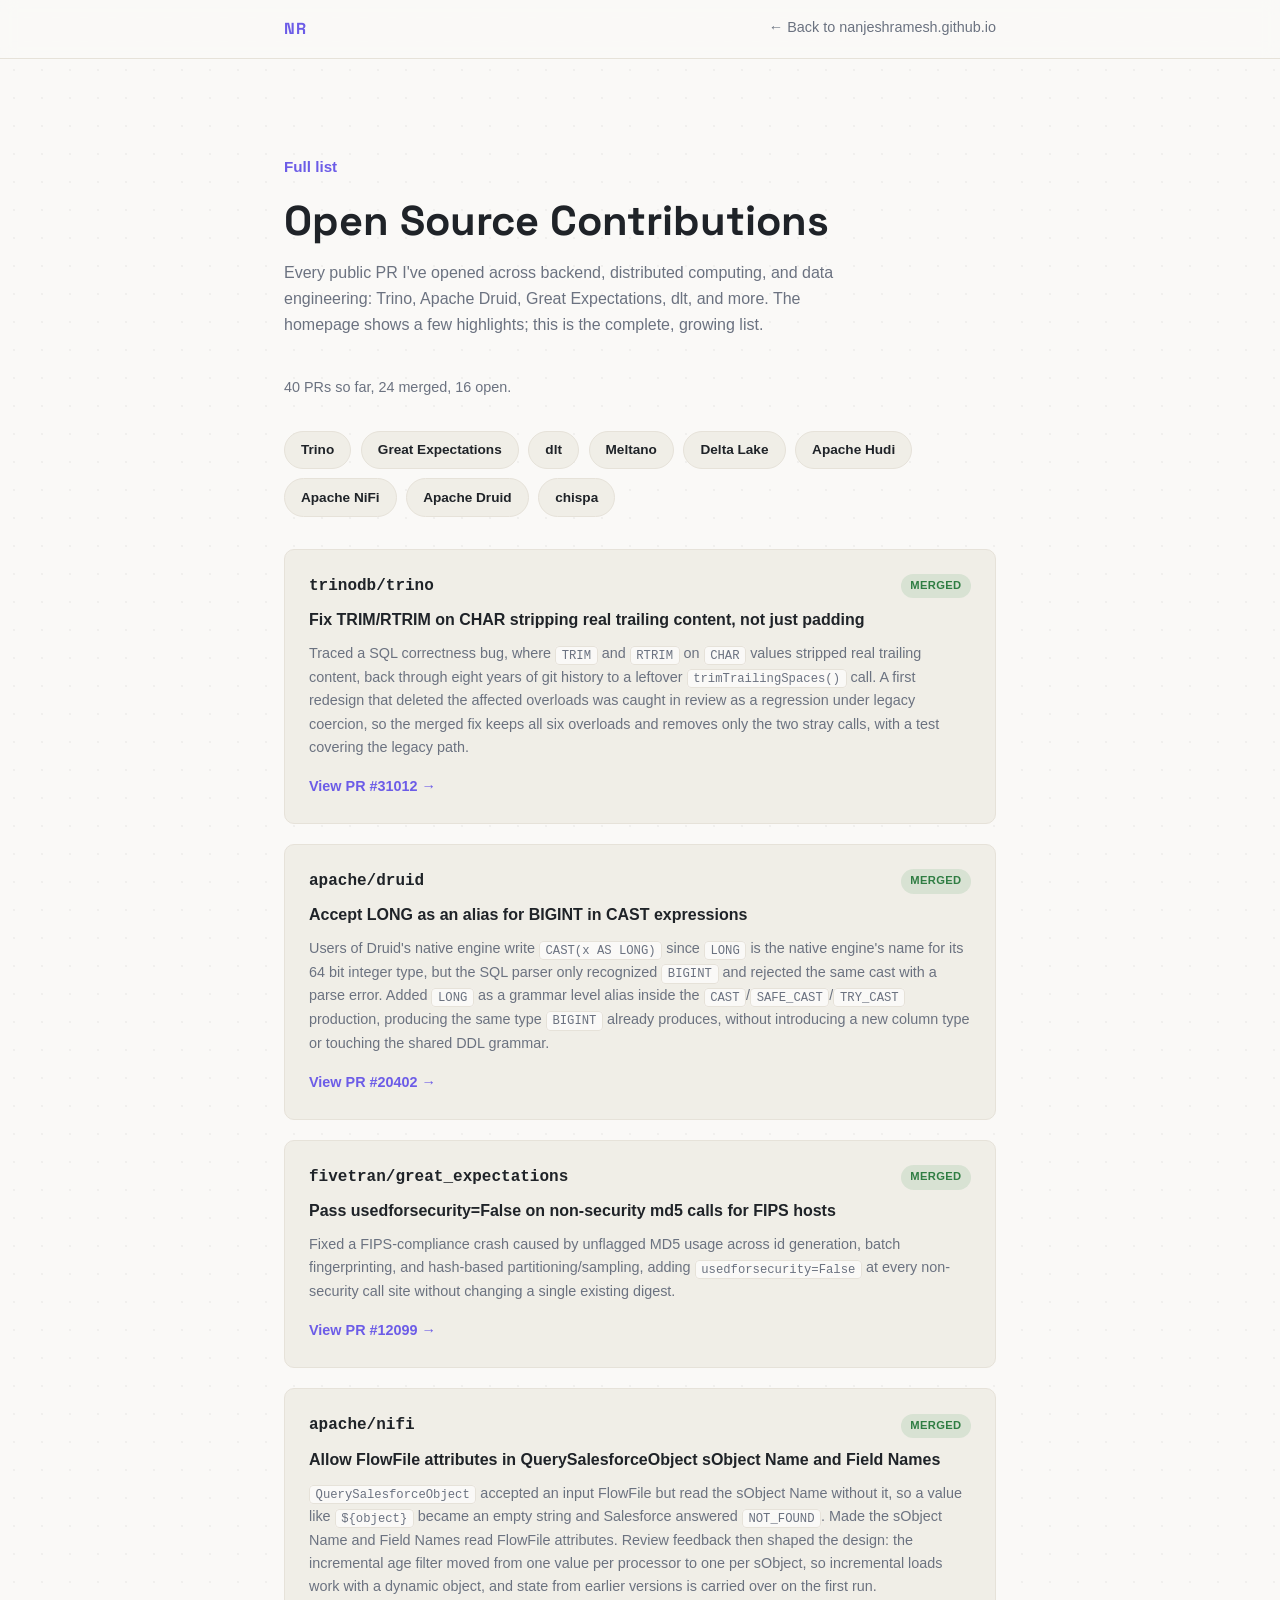
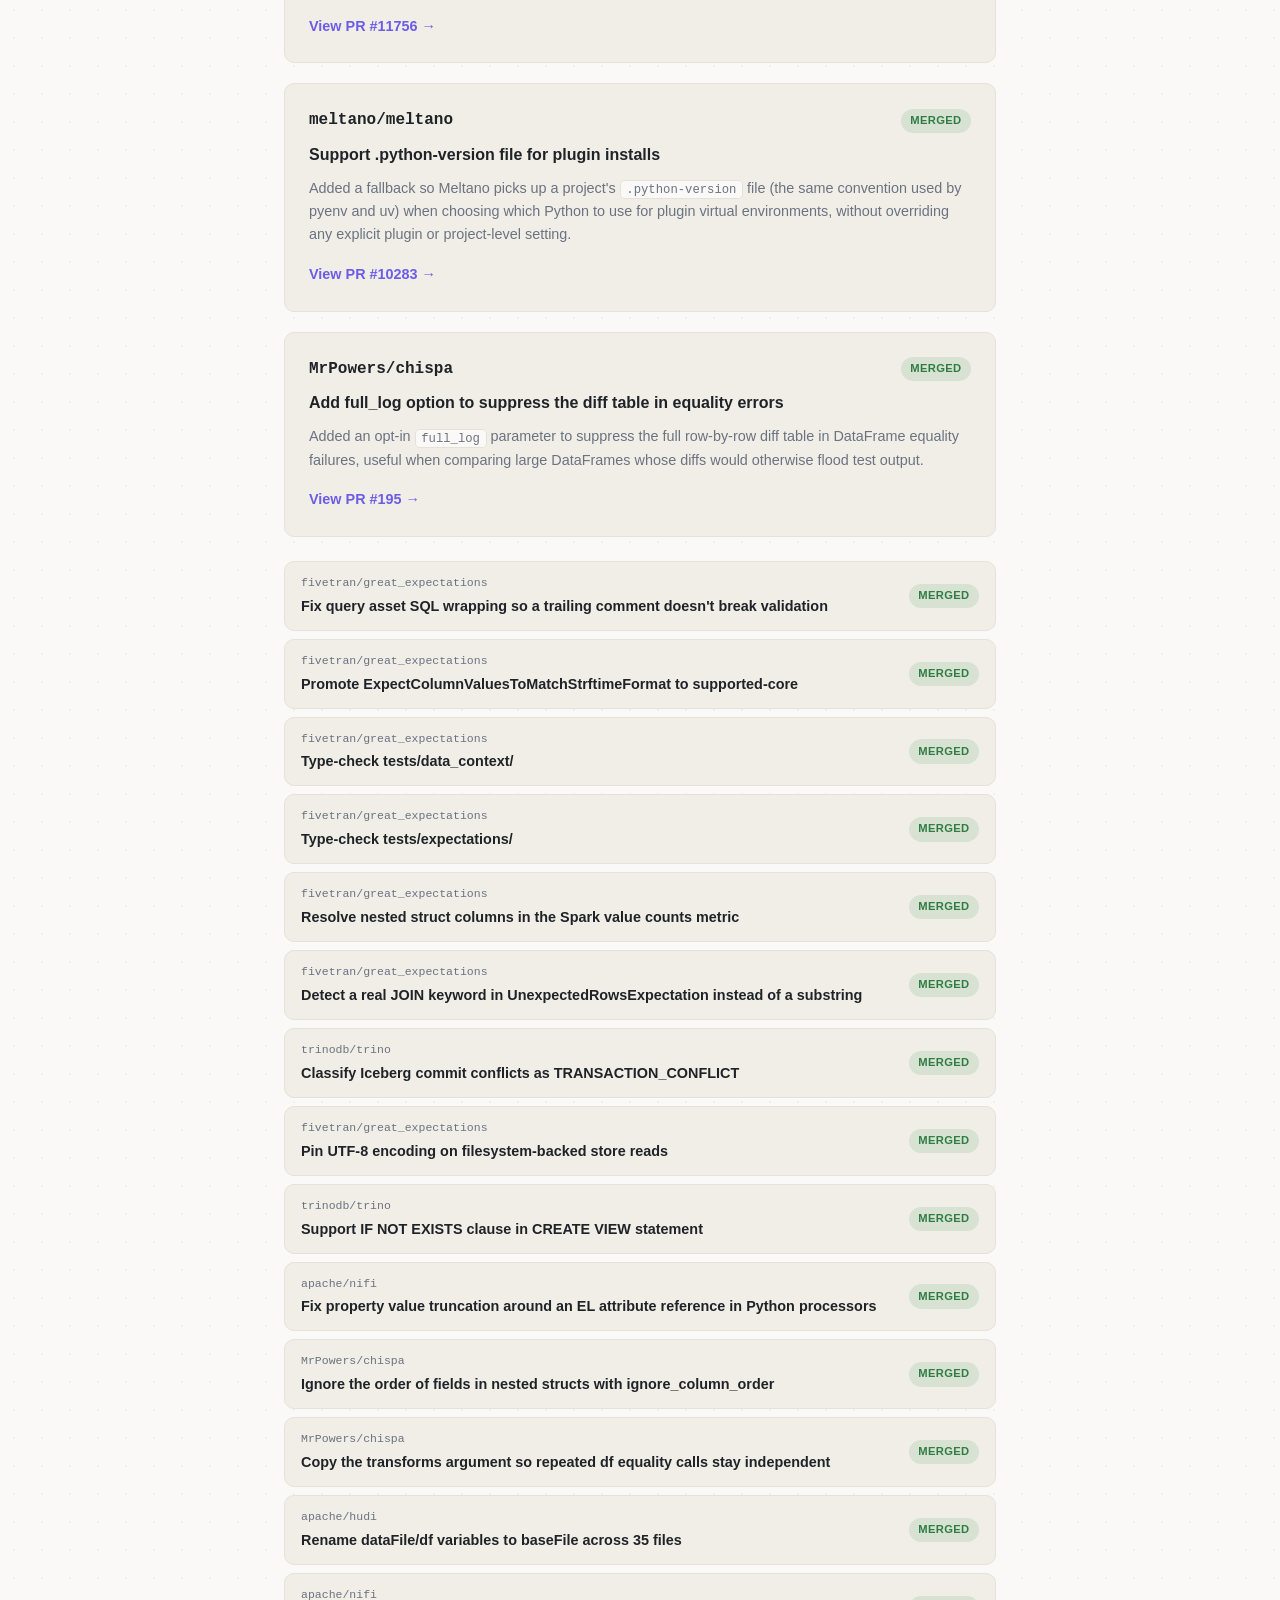
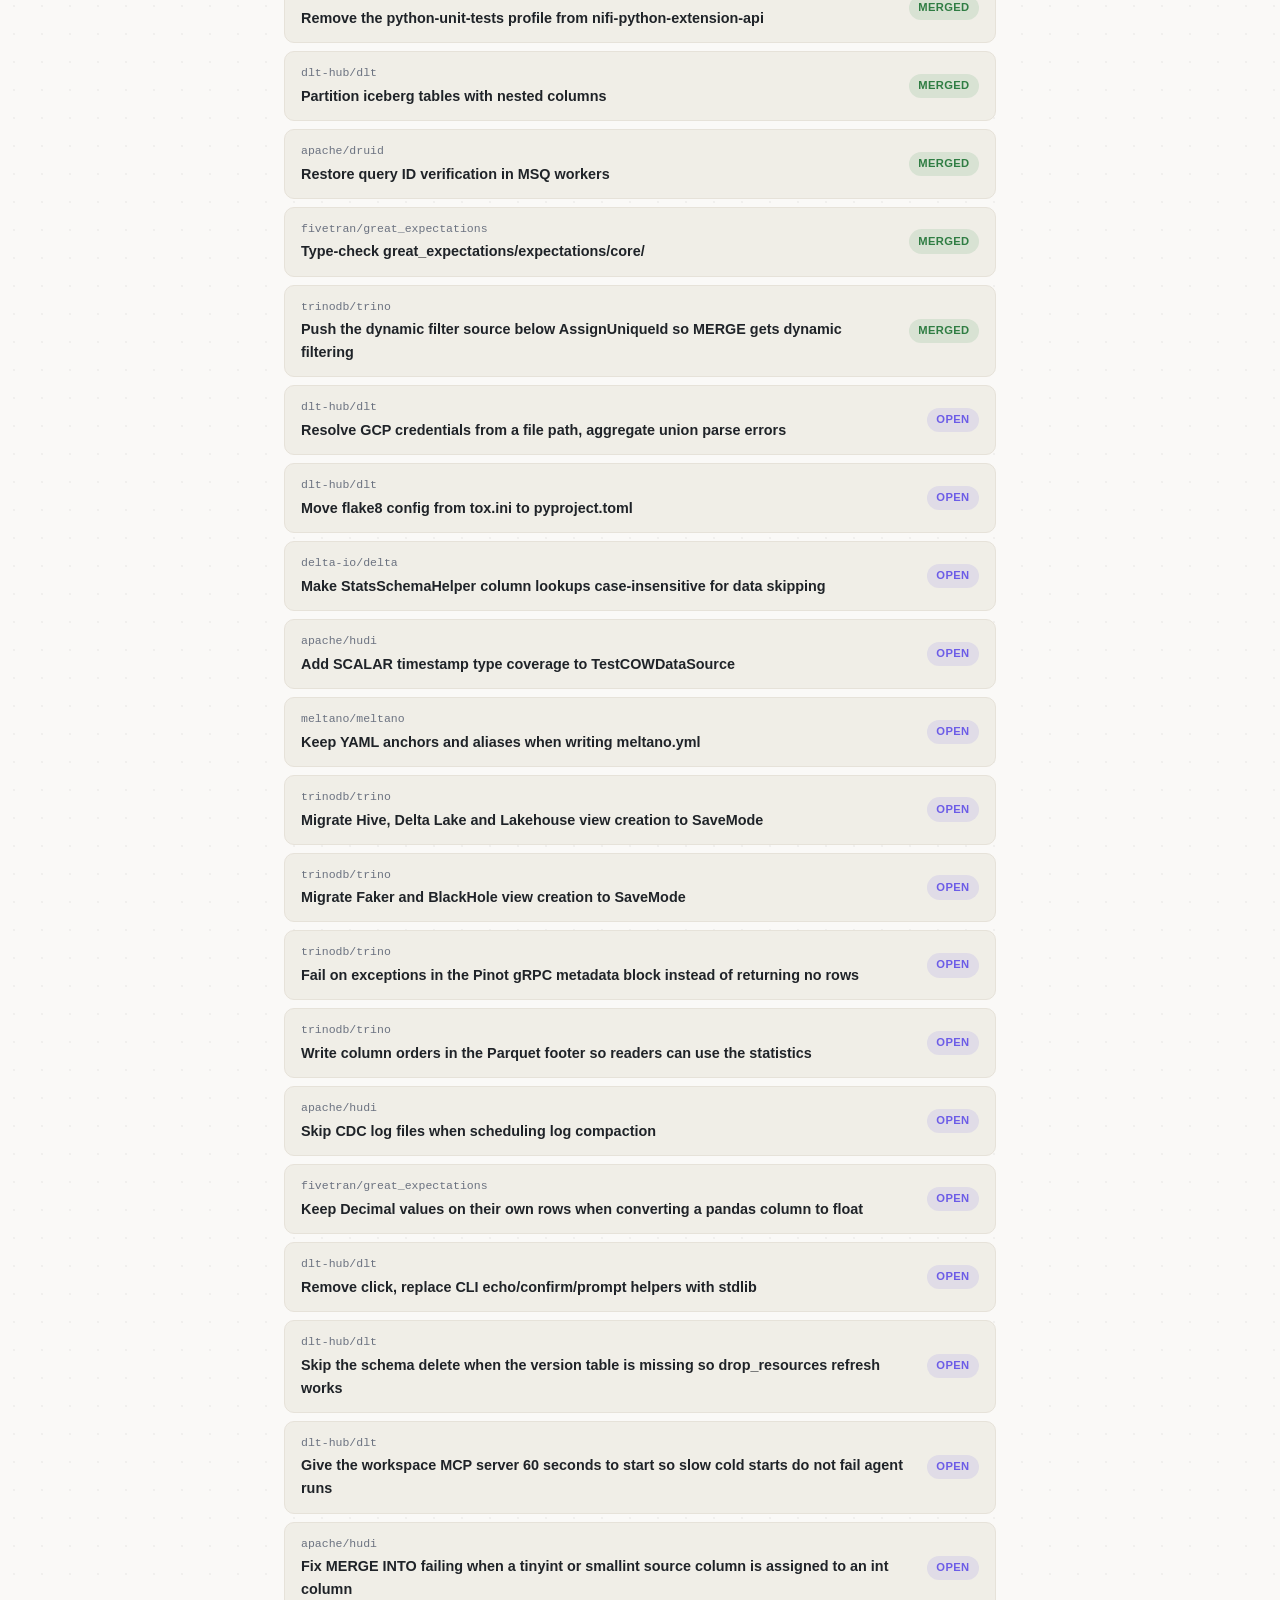
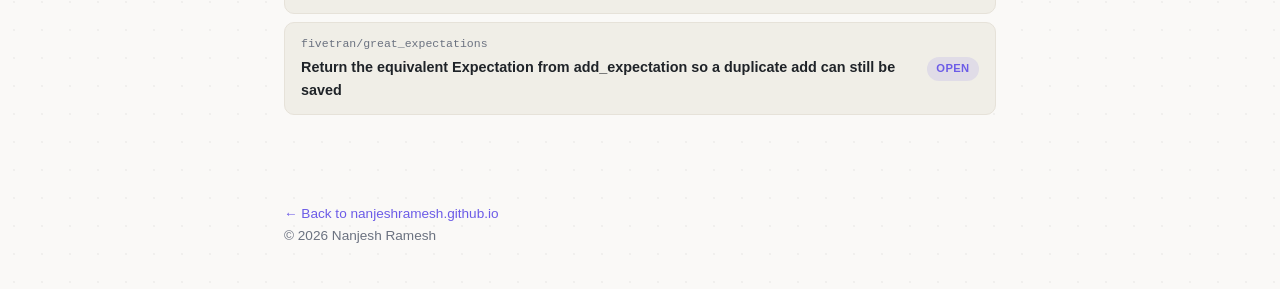
==== open-source/index.html @ 0dca2c9f "Remove the dropped langsmith PR (40 PRs, 24 merged, 16 open)" ====
<!DOCTYPE html>
<html lang="en">
<head>
  <meta charset="UTF-8">
  <meta name="viewport" content="width=device-width, initial-scale=1.0">
  <meta name="description" content="All of Nanjesh Ramesh's open source contributions across data engineering projects like Trino, Apache Druid, Great Expectations, dlt, and more.">
  <meta property="og:type" content="website">
  <meta property="og:title" content="Open Source Contributions | Nanjesh Ramesh">
  <meta property="og:description" content="All open source contributions across Trino, Apache Druid, Great Expectations, dlt, and more.">
  <meta property="og:image" content="https://nanjeshramesh.github.io/headshot.jpg">
  <meta property="og:url" content="https://nanjeshramesh.github.io/open-source/">
  <meta name="twitter:card" content="summary">
  <meta name="twitter:title" content="Open Source Contributions | Nanjesh Ramesh">
  <meta name="twitter:description" content="All open source contributions across Trino, Apache Druid, Great Expectations, dlt, and more.">
  <meta name="twitter:image" content="https://nanjeshramesh.github.io/headshot.jpg">
  <title>Open Source Contributions | Nanjesh Ramesh</title>
  <link rel="icon" href="../favicon.ico" sizes="any">
  <link rel="icon" type="image/png" sizes="32x32" href="../favicon-32.png">
  <link rel="apple-touch-icon" href="../apple-touch-icon.png">
  <link rel="preconnect" href="https://fonts.googleapis.com">
  <link rel="preconnect" href="https://fonts.gstatic.com" crossorigin>
  <link href="https://fonts.googleapis.com/css2?family=Space+Grotesk:wght@500;600;700&display=swap" rel="stylesheet">
  <link rel="stylesheet" href="../style.css?v=7">
</head>
<body>
  <header class="nav">
    <div class="nav-inner">
      <a href="../" class="logo">NR</a>
      <nav class="nav-links">
        <a href="../">← Back to nanjeshramesh.github.io</a>
      </nav>
    </div>
  </header>

  <main>
    <section class="hero" style="padding-bottom: 1.5rem;">
      <p class="eyebrow">Full list</p>
      <h1 style="font-size: clamp(1.8rem, 4vw, 2.6rem);">Open Source Contributions</h1>
      <p class="hero-support">
        Every public PR I've opened across backend, distributed computing, and data
        engineering: Trino, Apache Druid, Great Expectations, dlt, and more. The homepage
        shows a few highlights; this is the complete, growing list.
      </p>
    </section>

    <section id="opensource" class="section" style="border-top: none; padding-top: 0;">
      <p class="section-subtitle" style="margin-top: 0;">40 PRs so far, 24 merged, 16 open.</p>
      <ul class="oss-communities">
        <li><a href="https://github.com/trinodb/trino" target="_blank" rel="noopener">Trino</a></li>
        <li><a href="https://github.com/fivetran/great_expectations" target="_blank" rel="noopener">Great Expectations</a></li>
        <li><a href="https://github.com/dlt-hub/dlt" target="_blank" rel="noopener">dlt</a></li>
        <li><a href="https://github.com/meltano/meltano" target="_blank" rel="noopener">Meltano</a></li>
        <li><a href="https://github.com/delta-io/delta" target="_blank" rel="noopener">Delta Lake</a></li>
        <li><a href="https://github.com/apache/hudi" target="_blank" rel="noopener">Apache Hudi</a></li>
        <li><a href="https://github.com/apache/nifi" target="_blank" rel="noopener">Apache NiFi</a></li>
        <li><a href="https://github.com/apache/druid" target="_blank" rel="noopener">Apache Druid</a></li>
        <li><a href="https://github.com/MrPowers/chispa" target="_blank" rel="noopener">chispa</a></li>
      </ul>

      <div class="oss-card reveal">
        <div class="oss-header">
          <h3 class="oss-title">trinodb/trino</h3>
          <span class="oss-status oss-status--merged">Merged</span>
        </div>
        <p class="oss-pr-title">Fix TRIM/RTRIM on CHAR stripping real trailing content, not just padding</p>
        <p class="oss-desc">
          Traced a SQL correctness bug, where <code>TRIM</code> and <code>RTRIM</code> on
          <code>CHAR</code> values stripped real trailing content, back through eight years of
          git history to a leftover <code>trimTrailingSpaces()</code> call. A first redesign that
          deleted the affected overloads was caught in review as a regression under legacy
          coercion, so the merged fix keeps all six overloads and removes only the two stray
          calls, with a test covering the legacy path.
        </p>
        <a href="https://github.com/trinodb/trino/pull/31012" target="_blank" rel="noopener" class="oss-link">View PR #31012 →</a>
      </div>

      <div class="oss-card reveal">
        <div class="oss-header">
          <h3 class="oss-title">apache/druid</h3>
          <span class="oss-status oss-status--merged">Merged</span>
        </div>
        <p class="oss-pr-title">Accept LONG as an alias for BIGINT in CAST expressions</p>
        <p class="oss-desc">
          Users of Druid's native engine write <code>CAST(x AS LONG)</code> since
          <code>LONG</code> is the native engine's name for its 64 bit integer type, but the SQL
          parser only recognized <code>BIGINT</code> and rejected the same cast with a parse
          error. Added <code>LONG</code> as a grammar level alias inside the
          <code>CAST</code>/<code>SAFE_CAST</code>/<code>TRY_CAST</code> production, producing
          the same type <code>BIGINT</code> already produces, without introducing a new column
          type or touching the shared DDL grammar.
        </p>
        <a href="https://github.com/apache/druid/pull/20402" target="_blank" rel="noopener" class="oss-link">View PR #20402 →</a>
      </div>

      <div class="oss-card reveal">
        <div class="oss-header">
          <h3 class="oss-title">fivetran/great_expectations</h3>
          <span class="oss-status oss-status--merged">Merged</span>
        </div>
        <p class="oss-pr-title">Pass usedforsecurity=False on non-security md5 calls for FIPS hosts</p>
        <p class="oss-desc">
          Fixed a FIPS-compliance crash caused by unflagged MD5 usage across id generation,
          batch fingerprinting, and hash-based partitioning/sampling, adding
          <code>usedforsecurity=False</code> at every non-security call site without changing a
          single existing digest.
        </p>
        <a href="https://github.com/fivetran/great_expectations/pull/12099" target="_blank" rel="noopener" class="oss-link">View PR #12099 →</a>
      </div>

      <div class="oss-card reveal">
        <div class="oss-header">
          <h3 class="oss-title">apache/nifi</h3>
          <span class="oss-status oss-status--merged">Merged</span>
        </div>
        <p class="oss-pr-title">Allow FlowFile attributes in QuerySalesforceObject sObject Name and Field Names</p>
        <p class="oss-desc">
          <code>QuerySalesforceObject</code> accepted an input FlowFile but read the sObject Name
          without it, so a value like <code>${object}</code> became an empty string and Salesforce
          answered <code>NOT_FOUND</code>. Made the sObject Name and Field Names read FlowFile
          attributes. Review feedback then shaped the design: the incremental age filter moved from
          one value per processor to one per sObject, so incremental loads work with a dynamic
          object, and state from earlier versions is carried over on the first run.
        </p>
        <a href="https://github.com/apache/nifi/pull/11756" target="_blank" rel="noopener" class="oss-link">View PR #11756 →</a>
      </div>

      <div class="oss-card reveal">
        <div class="oss-header">
          <h3 class="oss-title">meltano/meltano</h3>
          <span class="oss-status oss-status--merged">Merged</span>
        </div>
        <p class="oss-pr-title">Support .python-version file for plugin installs</p>
        <p class="oss-desc">
          Added a fallback so Meltano picks up a project's <code>.python-version</code> file
          (the same convention used by pyenv and uv) when choosing which Python to use for
          plugin virtual environments, without overriding any explicit plugin or project-level
          setting.
        </p>
        <a href="https://github.com/meltano/meltano/pull/10283" target="_blank" rel="noopener" class="oss-link">View PR #10283 →</a>
      </div>

      <div class="oss-card reveal">
        <div class="oss-header">
          <h3 class="oss-title">MrPowers/chispa</h3>
          <span class="oss-status oss-status--merged">Merged</span>
        </div>
        <p class="oss-pr-title">Add full_log option to suppress the diff table in equality errors</p>
        <p class="oss-desc">
          Added an opt-in <code>full_log</code> parameter to suppress the full row-by-row diff
          table in DataFrame equality failures, useful when comparing large DataFrames whose diffs
          would otherwise flood test output.
        </p>
        <a href="https://github.com/MrPowers/chispa/pull/195" target="_blank" rel="noopener" class="oss-link">View PR #195 →</a>
      </div>

      <div class="oss-compact-list">
        <a class="oss-row reveal" href="https://github.com/fivetran/great_expectations/pull/12124" target="_blank" rel="noopener">
          <span class="oss-row-main">
            <span class="oss-row-repo">fivetran/great_expectations</span>
            <span class="oss-row-title">Fix query asset SQL wrapping so a trailing comment doesn't break validation</span>
          </span>
          <span class="oss-status oss-status--merged">Merged</span>
        </a>
        <a class="oss-row reveal" href="https://github.com/fivetran/great_expectations/pull/12009" target="_blank" rel="noopener">
          <span class="oss-row-main">
            <span class="oss-row-repo">fivetran/great_expectations</span>
            <span class="oss-row-title">Promote ExpectColumnValuesToMatchStrftimeFormat to supported-core</span>
          </span>
          <span class="oss-status oss-status--merged">Merged</span>
        </a>
        <a class="oss-row reveal" href="https://github.com/fivetran/great_expectations/pull/12171" target="_blank" rel="noopener">
          <span class="oss-row-main">
            <span class="oss-row-repo">fivetran/great_expectations</span>
            <span class="oss-row-title">Type-check tests/data_context/</span>
          </span>
          <span class="oss-status oss-status--merged">Merged</span>
        </a>
        <a class="oss-row reveal" href="https://github.com/fivetran/great_expectations/pull/12185" target="_blank" rel="noopener">
          <span class="oss-row-main">
            <span class="oss-row-repo">fivetran/great_expectations</span>
            <span class="oss-row-title">Type-check tests/expectations/</span>
          </span>
          <span class="oss-status oss-status--merged">Merged</span>
        </a>
        <a class="oss-row reveal" href="https://github.com/fivetran/great_expectations/pull/12231" target="_blank" rel="noopener">
          <span class="oss-row-main">
            <span class="oss-row-repo">fivetran/great_expectations</span>
            <span class="oss-row-title">Resolve nested struct columns in the Spark value counts metric</span>
          </span>
          <span class="oss-status oss-status--merged">Merged</span>
        </a>
        <a class="oss-row reveal" href="https://github.com/fivetran/great_expectations/pull/12249" target="_blank" rel="noopener">
          <span class="oss-row-main">
            <span class="oss-row-repo">fivetran/great_expectations</span>
            <span class="oss-row-title">Detect a real JOIN keyword in UnexpectedRowsExpectation instead of a substring</span>
          </span>
          <span class="oss-status oss-status--merged">Merged</span>
        </a>
        <a class="oss-row reveal" href="https://github.com/trinodb/trino/pull/30925" target="_blank" rel="noopener">
          <span class="oss-row-main">
            <span class="oss-row-repo">trinodb/trino</span>
            <span class="oss-row-title">Classify Iceberg commit conflicts as TRANSACTION_CONFLICT</span>
          </span>
          <span class="oss-status oss-status--merged">Merged</span>
        </a>
        <a class="oss-row reveal" href="https://github.com/fivetran/great_expectations/pull/12125" target="_blank" rel="noopener">
          <span class="oss-row-main">
            <span class="oss-row-repo">fivetran/great_expectations</span>
            <span class="oss-row-title">Pin UTF-8 encoding on filesystem-backed store reads</span>
          </span>
          <span class="oss-status oss-status--merged">Merged</span>
        </a>
        <a class="oss-row reveal" href="https://github.com/trinodb/trino/pull/31011" target="_blank" rel="noopener">
          <span class="oss-row-main">
            <span class="oss-row-repo">trinodb/trino</span>
            <span class="oss-row-title">Support IF NOT EXISTS clause in CREATE VIEW statement</span>
          </span>
          <span class="oss-status oss-status--merged">Merged</span>
        </a>
        <a class="oss-row reveal" href="https://github.com/apache/nifi/pull/11735" target="_blank" rel="noopener">
          <span class="oss-row-main">
            <span class="oss-row-repo">apache/nifi</span>
            <span class="oss-row-title">Fix property value truncation around an EL attribute reference in Python processors</span>
          </span>
          <span class="oss-status oss-status--merged">Merged</span>
        </a>
        <a class="oss-row reveal" href="https://github.com/MrPowers/chispa/pull/200" target="_blank" rel="noopener">
          <span class="oss-row-main">
            <span class="oss-row-repo">MrPowers/chispa</span>
            <span class="oss-row-title">Ignore the order of fields in nested structs with ignore_column_order</span>
          </span>
          <span class="oss-status oss-status--merged">Merged</span>
        </a>
        <a class="oss-row reveal" href="https://github.com/MrPowers/chispa/pull/199" target="_blank" rel="noopener">
          <span class="oss-row-main">
            <span class="oss-row-repo">MrPowers/chispa</span>
            <span class="oss-row-title">Copy the transforms argument so repeated df equality calls stay independent</span>
          </span>
          <span class="oss-status oss-status--merged">Merged</span>
        </a>
        <a class="oss-row reveal" href="https://github.com/apache/hudi/pull/19944" target="_blank" rel="noopener">
          <span class="oss-row-main">
            <span class="oss-row-repo">apache/hudi</span>
            <span class="oss-row-title">Rename dataFile/df variables to baseFile across 35 files</span>
          </span>
          <span class="oss-status oss-status--merged">Merged</span>
        </a>
        <a class="oss-row reveal" href="https://github.com/apache/nifi/pull/11801" target="_blank" rel="noopener">
          <span class="oss-row-main">
            <span class="oss-row-repo">apache/nifi</span>
            <span class="oss-row-title">Remove the python-unit-tests profile from nifi-python-extension-api</span>
          </span>
          <span class="oss-status oss-status--merged">Merged</span>
        </a>
        <a class="oss-row reveal" href="https://github.com/dlt-hub/dlt/pull/4558" target="_blank" rel="noopener">
          <span class="oss-row-main">
            <span class="oss-row-repo">dlt-hub/dlt</span>
            <span class="oss-row-title">Partition iceberg tables with nested columns</span>
          </span>
          <span class="oss-status oss-status--merged">Merged</span>
        </a>
        <a class="oss-row reveal" href="https://github.com/apache/druid/pull/20530" target="_blank" rel="noopener">
          <span class="oss-row-main">
            <span class="oss-row-repo">apache/druid</span>
            <span class="oss-row-title">Restore query ID verification in MSQ workers</span>
          </span>
          <span class="oss-status oss-status--merged">Merged</span>
        </a>
        <a class="oss-row reveal" href="https://github.com/fivetran/great_expectations/pull/12287" target="_blank" rel="noopener">
          <span class="oss-row-main">
            <span class="oss-row-repo">fivetran/great_expectations</span>
            <span class="oss-row-title">Type-check great_expectations/expectations/core/</span>
          </span>
          <span class="oss-status oss-status--merged">Merged</span>
        </a>
        <a class="oss-row reveal" href="https://github.com/trinodb/trino/pull/31857" target="_blank" rel="noopener">
          <span class="oss-row-main">
            <span class="oss-row-repo">trinodb/trino</span>
            <span class="oss-row-title">Push the dynamic filter source below AssignUniqueId so MERGE gets dynamic filtering</span>
          </span>
          <span class="oss-status oss-status--merged">Merged</span>
        </a>
        <a class="oss-row reveal" href="https://github.com/dlt-hub/dlt/pull/4375" target="_blank" rel="noopener">
          <span class="oss-row-main">
            <span class="oss-row-repo">dlt-hub/dlt</span>
            <span class="oss-row-title">Resolve GCP credentials from a file path, aggregate union parse errors</span>
          </span>
          <span class="oss-status oss-status--open">Open</span>
        </a>
        <a class="oss-row reveal" href="https://github.com/dlt-hub/dlt/pull/4386" target="_blank" rel="noopener">
          <span class="oss-row-main">
            <span class="oss-row-repo">dlt-hub/dlt</span>
            <span class="oss-row-title">Move flake8 config from tox.ini to pyproject.toml</span>
          </span>
          <span class="oss-status oss-status--open">Open</span>
        </a>
        <a class="oss-row reveal" href="https://github.com/delta-io/delta/pull/7579" target="_blank" rel="noopener">
          <span class="oss-row-main">
            <span class="oss-row-repo">delta-io/delta</span>
            <span class="oss-row-title">Make StatsSchemaHelper column lookups case-insensitive for data skipping</span>
          </span>
          <span class="oss-status oss-status--open">Open</span>
        </a>
        <a class="oss-row reveal" href="https://github.com/apache/hudi/pull/19945" target="_blank" rel="noopener">
          <span class="oss-row-main">
            <span class="oss-row-repo">apache/hudi</span>
            <span class="oss-row-title">Add SCALAR timestamp type coverage to TestCOWDataSource</span>
          </span>
          <span class="oss-status oss-status--open">Open</span>
        </a>
        <a class="oss-row reveal" href="https://github.com/meltano/meltano/pull/10421" target="_blank" rel="noopener">
          <span class="oss-row-main">
            <span class="oss-row-repo">meltano/meltano</span>
            <span class="oss-row-title">Keep YAML anchors and aliases when writing meltano.yml</span>
          </span>
          <span class="oss-status oss-status--open">Open</span>
        </a>
        <a class="oss-row reveal" href="https://github.com/trinodb/trino/pull/31727" target="_blank" rel="noopener">
          <span class="oss-row-main">
            <span class="oss-row-repo">trinodb/trino</span>
            <span class="oss-row-title">Migrate Hive, Delta Lake and Lakehouse view creation to SaveMode</span>
          </span>
          <span class="oss-status oss-status--open">Open</span>
        </a>
        <a class="oss-row reveal" href="https://github.com/trinodb/trino/pull/31774" target="_blank" rel="noopener">
          <span class="oss-row-main">
            <span class="oss-row-repo">trinodb/trino</span>
            <span class="oss-row-title">Migrate Faker and BlackHole view creation to SaveMode</span>
          </span>
          <span class="oss-status oss-status--open">Open</span>
        </a>
        <a class="oss-row reveal" href="https://github.com/trinodb/trino/pull/31896" target="_blank" rel="noopener">
          <span class="oss-row-main">
            <span class="oss-row-repo">trinodb/trino</span>
            <span class="oss-row-title">Fail on exceptions in the Pinot gRPC metadata block instead of returning no rows</span>
          </span>
          <span class="oss-status oss-status--open">Open</span>
        </a>
        <a class="oss-row reveal" href="https://github.com/trinodb/trino/pull/31957" target="_blank" rel="noopener">
          <span class="oss-row-main">
            <span class="oss-row-repo">trinodb/trino</span>
            <span class="oss-row-title">Write column orders in the Parquet footer so readers can use the statistics</span>
          </span>
          <span class="oss-status oss-status--open">Open</span>
        </a>
        <a class="oss-row reveal" href="https://github.com/apache/hudi/pull/20353" target="_blank" rel="noopener">
          <span class="oss-row-main">
            <span class="oss-row-repo">apache/hudi</span>
            <span class="oss-row-title">Skip CDC log files when scheduling log compaction</span>
          </span>
          <span class="oss-status oss-status--open">Open</span>
        </a>
        <a class="oss-row reveal" href="https://github.com/fivetran/great_expectations/pull/12272" target="_blank" rel="noopener">
          <span class="oss-row-main">
            <span class="oss-row-repo">fivetran/great_expectations</span>
            <span class="oss-row-title">Keep Decimal values on their own rows when converting a pandas column to float</span>
          </span>
          <span class="oss-status oss-status--open">Open</span>
        </a>
        <a class="oss-row reveal" href="https://github.com/dlt-hub/dlt/pull/4495" target="_blank" rel="noopener">
          <span class="oss-row-main">
            <span class="oss-row-repo">dlt-hub/dlt</span>
            <span class="oss-row-title">Remove click, replace CLI echo/confirm/prompt helpers with stdlib</span>
          </span>
          <span class="oss-status oss-status--open">Open</span>
        </a>
        <a class="oss-row reveal" href="https://github.com/dlt-hub/dlt/pull/4630" target="_blank" rel="noopener">
          <span class="oss-row-main">
            <span class="oss-row-repo">dlt-hub/dlt</span>
            <span class="oss-row-title">Skip the schema delete when the version table is missing so drop_resources refresh works</span>
          </span>
          <span class="oss-status oss-status--open">Open</span>
        </a>
        <a class="oss-row reveal" href="https://github.com/dlt-hub/dlt/pull/4638" target="_blank" rel="noopener">
          <span class="oss-row-main">
            <span class="oss-row-repo">dlt-hub/dlt</span>
            <span class="oss-row-title">Give the workspace MCP server 60 seconds to start so slow cold starts do not fail agent runs</span>
          </span>
          <span class="oss-status oss-status--open">Open</span>
        </a>
        <a class="oss-row reveal" href="https://github.com/apache/hudi/pull/20556" target="_blank" rel="noopener">
          <span class="oss-row-main">
            <span class="oss-row-repo">apache/hudi</span>
            <span class="oss-row-title">Fix MERGE INTO failing when a tinyint or smallint source column is assigned to an int column</span>
          </span>
          <span class="oss-status oss-status--open">Open</span>
        </a>
        <a class="oss-row reveal" href="https://github.com/fivetran/great_expectations/pull/12367" target="_blank" rel="noopener">
          <span class="oss-row-main">
            <span class="oss-row-repo">fivetran/great_expectations</span>
            <span class="oss-row-title">Return the equivalent Expectation from add_expectation so a duplicate add can still be saved</span>
          </span>
          <span class="oss-status oss-status--open">Open</span>
        </a>
      </div>
    </section>
  </main>

  <footer class="footer">
    <p><a href="../" style="color: var(--accent);">← Back to nanjeshramesh.github.io</a></p>
    <p>&copy; <span id="year"></span> Nanjesh Ramesh</p>
  </footer>

  <script src="../script.js"></script>
</body>
</html>
---- style.css ----
:root {
  --bg: #faf9f7;
  --bg-alt: #f0eee7;
  --text: #1f2328;
  --text-muted: #6b7280;
  --accent: #6c5ce7;
  --accent-soft: rgba(108, 92, 231, 0.12);
  --coral: #ff6b4a;
  --coral-soft: rgba(255, 107, 74, 0.14);
  --border: #e6e2d9;
  --radius: 10px;
  --max-width: 760px;
  --font-display: "Space Grotesk", -apple-system, BlinkMacSystemFont, "Segoe UI", sans-serif;
}

* {
  box-sizing: border-box;
  margin: 0;
  padding: 0;
}

html {
  scroll-behavior: smooth;
}

body {
  background-color: var(--bg);
  background-image: radial-gradient(circle, rgba(31, 35, 40, 0.045) 1px, transparent 1px);
  background-size: 28px 28px;
  color: var(--text);
  font-family: -apple-system, BlinkMacSystemFont, "Segoe UI", Roboto, Helvetica, Arial, sans-serif;
  line-height: 1.6;
}

h1, h2, h3, .stat-value, .logo {
  font-family: var(--font-display);
}

a {
  color: inherit;
  text-decoration: none;
}

.nav {
  position: sticky;
  top: 0;
  z-index: 10;
  background: rgba(250, 249, 247, 0.85);
  backdrop-filter: blur(8px);
  border-bottom: 1px solid var(--border);
}

.nav-inner {
  max-width: var(--max-width);
  margin: 0 auto;
  padding: 1rem 1.5rem;
  display: flex;
  align-items: center;
  justify-content: space-between;
}

.logo {
  font-weight: 700;
  color: var(--accent);
  letter-spacing: 0.05em;
}

.nav-links {
  display: flex;
  flex-wrap: wrap;
  gap: 1.25rem;
}

.nav-links a {
  color: var(--text-muted);
  font-size: 0.9rem;
  transition: color 0.15s ease;
  position: relative;
  padding-bottom: 0.2rem;
}

.nav-links a:hover {
  color: var(--text);
}

.nav-links a.active {
  color: var(--text);
}

.nav-links a.active::after {
  content: "";
  position: absolute;
  left: 0;
  right: 0;
  bottom: -0.15rem;
  height: 2px;
  background: var(--accent);
  border-radius: 2px;
}

.hero {
  max-width: var(--max-width);
  margin: 0 auto;
  padding: 6rem 1.5rem 4rem;
}

.hero-grid {
  display: flex;
  align-items: flex-start;
  justify-content: space-between;
  gap: 2rem;
}

.hero-text {
  flex: 1;
  min-width: 0;
}

.hero-photo {
  width: 128px;
  height: 128px;
  border-radius: 50%;
  object-fit: cover;
  border: 2px solid var(--border);
  flex-shrink: 0;
}

@media (max-width: 640px) {
  .hero-grid {
    flex-direction: column-reverse;
    align-items: flex-start;
    gap: 1.25rem;
  }

  .hero-photo {
    width: 96px;
    height: 96px;
  }
}

.eyebrow {
  color: var(--accent);
  font-weight: 600;
  font-size: 0.95rem;
  margin-bottom: 0.5rem;
}

.hero h1 {
  font-size: clamp(2.2rem, 5vw, 3.2rem);
  font-weight: 800;
  margin-bottom: 0.4rem;
}

.hero .title {
  color: var(--text-muted);
  font-size: 1.15rem;
  font-weight: 600;
  margin-bottom: 0.9rem;
}

.hero-support {
  color: var(--text-muted);
  max-width: 560px;
  margin-bottom: 0.9rem;
}

.hero-tags {
  color: var(--text-muted);
  font-size: 0.85rem;
  margin-bottom: 1.75rem;
}

.hero-links {
  display: flex;
  flex-wrap: wrap;
  gap: 0.75rem;
}

.btn {
  padding: 0.65rem 1.25rem;
  border-radius: var(--radius);
  font-weight: 600;
  font-size: 0.95rem;
  border: 1px solid transparent;
  transition: transform 0.15s ease, background 0.15s ease, border-color 0.15s ease;
  display: inline-block;
}

.btn:hover {
  transform: translateY(-1px);
}

.btn-primary {
  background: var(--accent);
  color: #ffffff;
}

.btn-primary:hover {
  background: #8172ea;
}

.btn-secondary {
  background: transparent;
  border-color: var(--border);
  color: var(--text);
}

.btn-secondary:hover {
  border-color: var(--accent);
}

.section {
  max-width: var(--max-width);
  margin: 0 auto;
  padding: 3.5rem 1.5rem;
  border-top: 1px solid var(--border);
}

.section-title {
  font-size: 1.6rem;
  font-weight: 700;
  margin-bottom: 1.5rem;
  display: flex;
  align-items: center;
  gap: 0.6rem;
}

.section-title .icon {
  width: 20px;
  height: 20px;
  flex-shrink: 0;
  color: var(--accent);
}

.section-subtitle {
  color: var(--text-muted);
  font-size: 0.9rem;
  margin-top: -1rem;
  margin-bottom: 2rem;
  max-width: 560px;
}

.about-text {
  color: var(--text-muted);
  max-width: 640px;
}

.about-text + .about-text {
  margin-top: 1rem;
}

/* Impact stats */
.stats-grid {
  display: grid;
  grid-template-columns: repeat(4, 1fr);
  gap: 1rem;
}

.stat-card {
  background: var(--bg-alt);
  border: 1px solid var(--border);
  border-radius: var(--radius);
  padding: 1.25rem 1rem;
  text-align: center;
}

.stat-value {
  font-size: 1.3rem;
  font-weight: 800;
  color: var(--accent);
  margin-bottom: 0.35rem;
}

.stat-label {
  color: var(--text-muted);
  font-size: 0.8rem;
}

/* What I Build */
.build-grid {
  display: grid;
  grid-template-columns: repeat(2, 1fr);
  gap: 1rem;
}

.build-card {
  background: var(--bg-alt);
  border: 1px solid var(--border);
  border-radius: var(--radius);
  padding: 1.25rem;
}

.build-title {
  font-size: 1rem;
  font-weight: 700;
  margin-bottom: 0.5rem;
}

.build-desc {
  color: var(--text-muted);
  font-size: 0.9rem;
}

/* Experience */
.job {
  margin-bottom: 3.5rem;
  padding-bottom: 3.5rem;
  border-bottom: 1px solid var(--border);
}

.job:last-child {
  margin-bottom: 0;
  padding-bottom: 0;
  border-bottom: none;
}

.job-header {
  display: flex;
  flex-wrap: wrap;
  align-items: baseline;
  justify-content: space-between;
  gap: 0.25rem 1rem;
  margin-bottom: 0.75rem;
}

.job-role {
  font-size: 1.1rem;
  font-weight: 700;
}

.job-company {
  color: var(--accent);
  font-weight: 600;
  font-size: 0.95rem;
  display: flex;
  align-items: center;
  gap: 0.5rem;
}

.company-badge {
  display: inline-flex;
  align-items: center;
  font-size: 0.7rem;
  font-weight: 800;
  padding: 0.2rem 0.55rem;
  border-radius: 4px;
  letter-spacing: 0.02em;
  line-height: 1;
}

.company-badge--aws {
  background: #ff9900;
  color: #0b0d12;
  text-transform: lowercase;
}

.company-badge--amex {
  background: #006fcf;
  color: #ffffff;
  text-transform: uppercase;
}

.job-dates {
  color: var(--text-muted);
  font-size: 0.9rem;
  white-space: nowrap;
}

.job-summary {
  color: var(--text-muted);
  font-style: italic;
  font-size: 0.95rem;
  margin-bottom: 1rem;
  max-width: 640px;
}

.job-list {
  list-style: none;
  display: flex;
  flex-direction: column;
  gap: 0.6rem;
}

.job-list li {
  color: var(--text-muted);
  padding-left: 1.1rem;
  position: relative;
}

.job-list li::before {
  content: "";
  position: absolute;
  left: 0;
  top: 0.55em;
  width: 6px;
  height: 6px;
  border-radius: 50%;
  background: var(--accent);
}

/* Projects */
.project-card {
  background: var(--bg-alt);
  border: 1px solid var(--border);
  border-radius: var(--radius);
  padding: 1.5rem;
  margin-bottom: 1.5rem;
}

.project-card:last-child {
  margin-bottom: 0;
}

.project-header {
  display: flex;
  align-items: center;
  justify-content: space-between;
  flex-wrap: wrap;
  gap: 0.75rem;
  margin-bottom: 1rem;
}

.project-header .project-title {
  margin-bottom: 0;
}

.project-link {
  font-size: 0.85rem;
  font-weight: 600;
  color: var(--accent);
  white-space: nowrap;
}

.project-link:hover {
  text-decoration: underline;
}

.project-title {
  font-size: 1.05rem;
  font-weight: 700;
  margin-bottom: 1rem;
}

.arch-diagram {
  width: 100%;
  height: auto;
  margin-bottom: 1.25rem;
}

.project-body p {
  color: var(--text-muted);
  margin-bottom: 0.6rem;
  font-size: 0.95rem;
}

.project-body .job-list {
  margin-top: 0.75rem;
}

/* Open Source */
.oss-card {
  background: var(--bg-alt);
  border: 1px solid var(--border);
  border-radius: var(--radius);
  padding: 1.5rem;
  margin-bottom: 1.25rem;
}

.oss-card:last-child {
  margin-bottom: 0;
}

.oss-header {
  display: flex;
  align-items: center;
  justify-content: space-between;
  gap: 1rem;
  margin-bottom: 0.5rem;
}

.oss-title {
  font-size: 1rem;
  font-weight: 700;
  font-family: ui-monospace, SFMono-Regular, Menlo, monospace;
}

.oss-status {
  font-size: 0.7rem;
  font-weight: 700;
  padding: 0.2rem 0.6rem;
  border-radius: 999px;
  text-transform: uppercase;
  letter-spacing: 0.03em;
  white-space: nowrap;
  flex-shrink: 0;
}

.oss-status--merged {
  background: rgba(47, 138, 69, 0.12);
  color: #2f7d43;
}

.oss-status--open {
  background: var(--accent-soft);
  color: var(--accent);
}

.oss-pr-title {
  font-weight: 600;
  margin-bottom: 0.6rem;
}

.oss-desc {
  color: var(--text-muted);
  font-size: 0.9rem;
  margin-bottom: 0.9rem;
}

.oss-desc code {
  background: var(--bg);
  border: 1px solid var(--border);
  border-radius: 4px;
  padding: 0.1rem 0.35rem;
  font-size: 0.85em;
}

.oss-link {
  color: var(--accent);
  font-weight: 600;
  font-size: 0.9rem;
}

.oss-link:hover {
  text-decoration: underline;
}

.oss-compact-list {
  display: flex;
  flex-direction: column;
  gap: 0.5rem;
  margin-top: 1.5rem;
}

.oss-row {
  display: flex;
  align-items: center;
  justify-content: space-between;
  gap: 1rem;
  padding: 0.75rem 1rem;
  border: 1px solid var(--border);
  border-radius: var(--radius);
  background: var(--bg-alt);
  transition: border-color 0.15s ease, transform 0.15s ease;
}

.oss-row:hover {
  border-color: var(--accent);
  transform: translateX(2px);
}

.oss-row-main {
  display: flex;
  flex-direction: column;
  gap: 0.15rem;
  min-width: 0;
}

.oss-row-repo {
  font-family: ui-monospace, SFMono-Regular, Menlo, monospace;
  font-size: 0.72rem;
  color: var(--text-muted);
}

.oss-row-title {
  font-size: 0.9rem;
  font-weight: 600;
  color: var(--text);
}

.oss-view-all {
  display: inline-flex;
  align-items: center;
  gap: 0.4rem;
  margin-top: 1.5rem;
  padding: 0.65rem 1.25rem;
  border: 1px solid var(--border);
  border-radius: var(--radius);
  color: var(--accent);
  font-weight: 600;
  font-size: 0.9rem;
  transition: border-color 0.15s ease, transform 0.15s ease;
}

.oss-view-all:hover {
  border-color: var(--accent);
  transform: translateX(2px);
}

.oss-communities {
  display: flex;
  flex-wrap: wrap;
  gap: 0.6rem;
  list-style: none;
  margin-bottom: 2rem;
}

.oss-communities a {
  display: inline-block;
  background: var(--bg-alt);
  border: 1px solid var(--border);
  border-radius: 999px;
  padding: 0.45rem 1rem;
  font-size: 0.85rem;
  font-weight: 600;
  color: var(--text);
  transition: border-color 0.15s ease, color 0.15s ease;
}

.oss-communities a:hover {
  border-color: var(--accent);
  color: var(--accent);
}

/* Skills */
.skill-group {
  margin-bottom: 1.75rem;
}

.skill-group:last-child {
  margin-bottom: 0;
}

.skill-category {
  color: var(--text-muted);
  font-size: 0.8rem;
  font-weight: 700;
  text-transform: uppercase;
  letter-spacing: 0.06em;
  margin-bottom: 0.75rem;
}

.skills-grid {
  display: flex;
  flex-wrap: wrap;
  gap: 0.6rem;
  list-style: none;
}

.skills-grid li {
  background: var(--bg-alt);
  border: 1px solid var(--border);
  border-radius: 999px;
  padding: 0.45rem 1rem;
  font-size: 0.9rem;
  color: var(--text);
}

/* Education */
.edu-item {
  margin-bottom: 1.25rem;
}

.edu-header {
  display: flex;
  flex-wrap: wrap;
  justify-content: space-between;
  gap: 0.25rem 1rem;
}

.edu-degree {
  font-weight: 700;
  font-size: 1rem;
}

.edu-dates {
  color: var(--text-muted);
  font-size: 0.9rem;
}

.edu-school {
  color: var(--accent);
  font-size: 0.9rem;
}

.edu-honors {
  margin-top: 1.5rem;
}

.projects-placeholder {
  border: 1px dashed var(--border);
  border-radius: var(--radius);
  padding: 2.5rem 1.5rem;
  text-align: center;
  color: var(--text-muted);
}

.contact-links {
  display: flex;
  flex-direction: column;
  gap: 0.5rem;
  margin-top: 1rem;
}

.contact-links a {
  color: var(--accent);
  width: fit-content;
}

.contact-links a:hover {
  text-decoration: underline;
}

.footer {
  max-width: var(--max-width);
  margin: 0 auto;
  padding: 2rem 1.5rem 3rem;
  color: var(--text-muted);
  font-size: 0.85rem;
}

@media (max-width: 700px) {
  .stats-grid {
    grid-template-columns: repeat(2, 1fr);
  }

  .build-grid {
    grid-template-columns: 1fr;
  }
}

@media (max-width: 600px) {
  .nav-links {
    gap: 1rem;
  }

  .hero {
    padding: 4rem 1.25rem 3rem;
  }

  .stats-grid {
    grid-template-columns: 1fr;
  }
}

/* Scroll reveal (progressive enhancement — see script.js) */
.reveal.reveal-init {
  opacity: 0;
  transform: translateY(20px);
  transition: opacity 0.6s ease, transform 0.6s ease;
}

.reveal.reveal-init.revealed {
  opacity: 1;
  transform: translateY(0);
}

.stats-grid .stat-card:nth-child(1) { transition-delay: 0s; }
.stats-grid .stat-card:nth-child(2) { transition-delay: 0.08s; }
.stats-grid .stat-card:nth-child(3) { transition-delay: 0.16s; }
.stats-grid .stat-card:nth-child(4) { transition-delay: 0.24s; }

.build-grid .build-card:nth-child(1) { transition-delay: 0s; }
.build-grid .build-card:nth-child(2) { transition-delay: 0.08s; }
.build-grid .build-card:nth-child(3) { transition-delay: 0.16s; }
.build-grid .build-card:nth-child(4) { transition-delay: 0.24s; }

@media (prefers-reduced-motion: reduce) {
  .reveal.reveal-init {
    transition: none;
    opacity: 1;
    transform: none;
  }
}
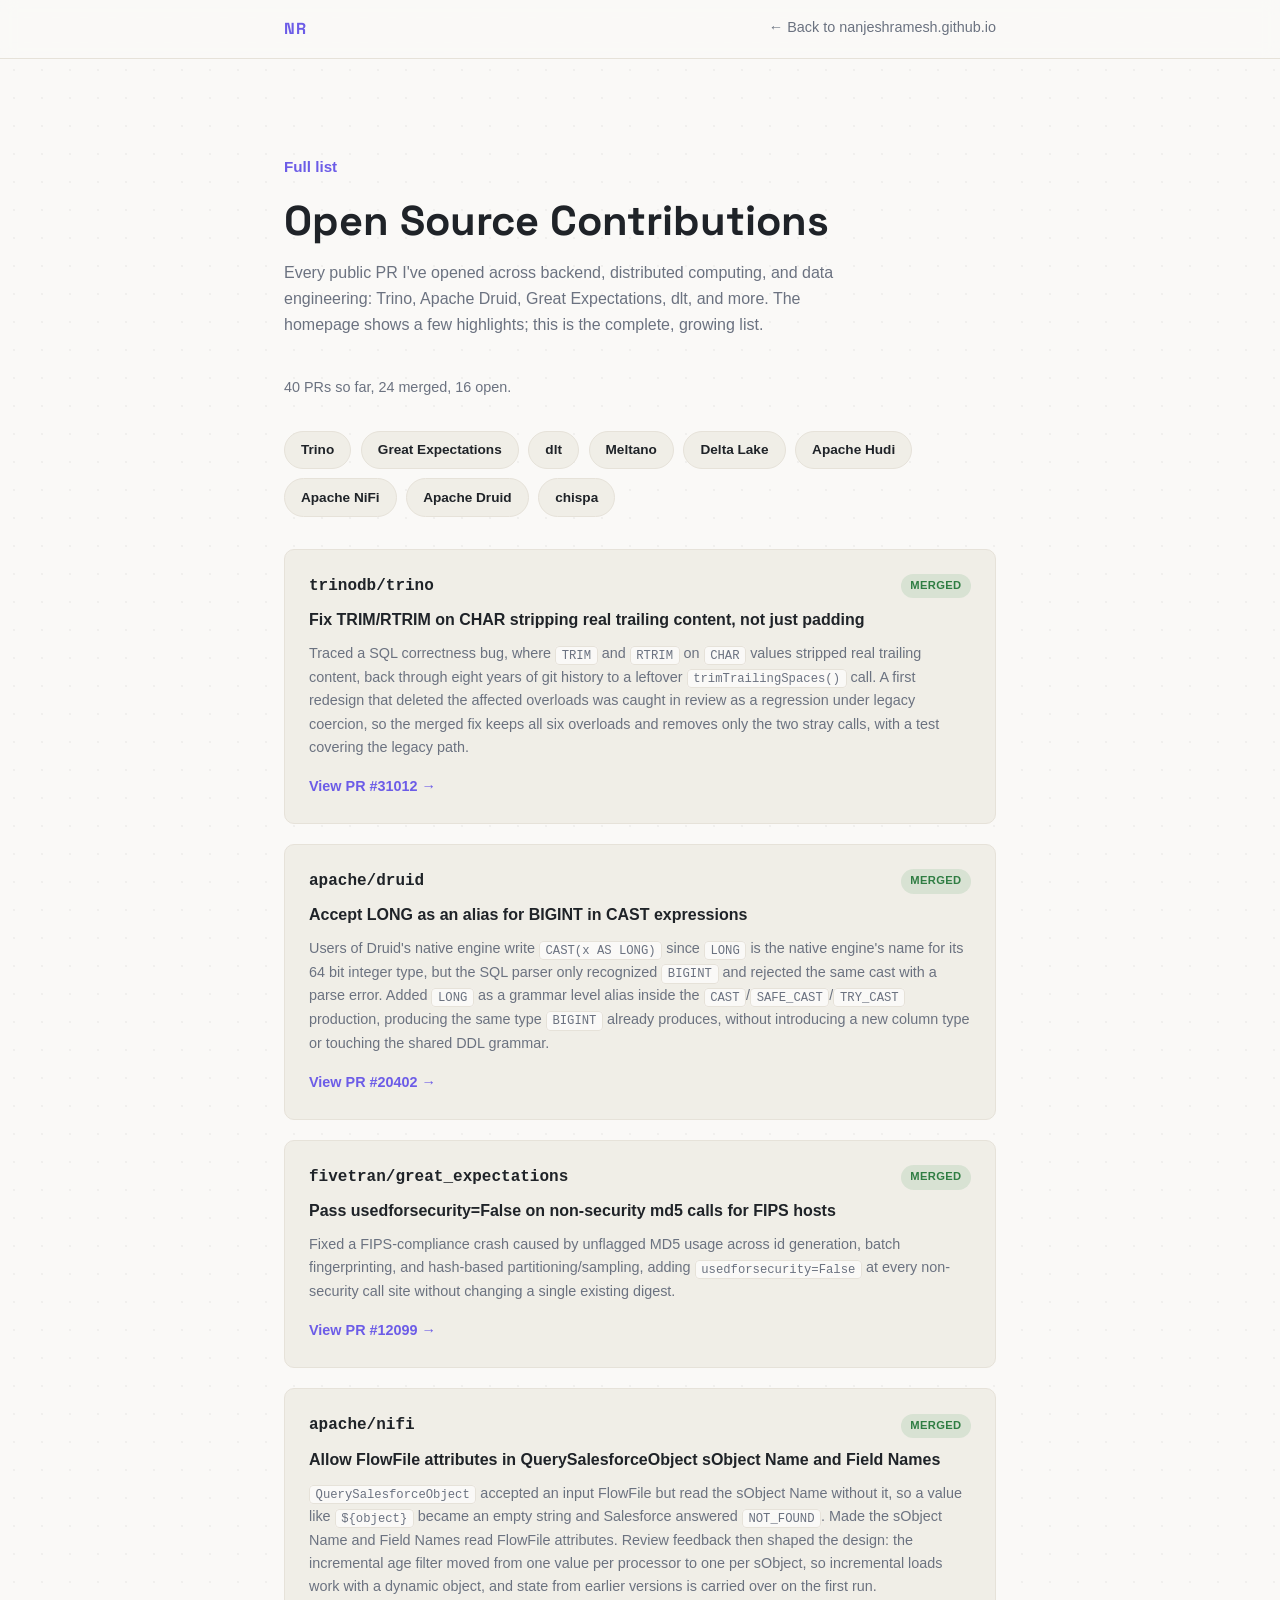
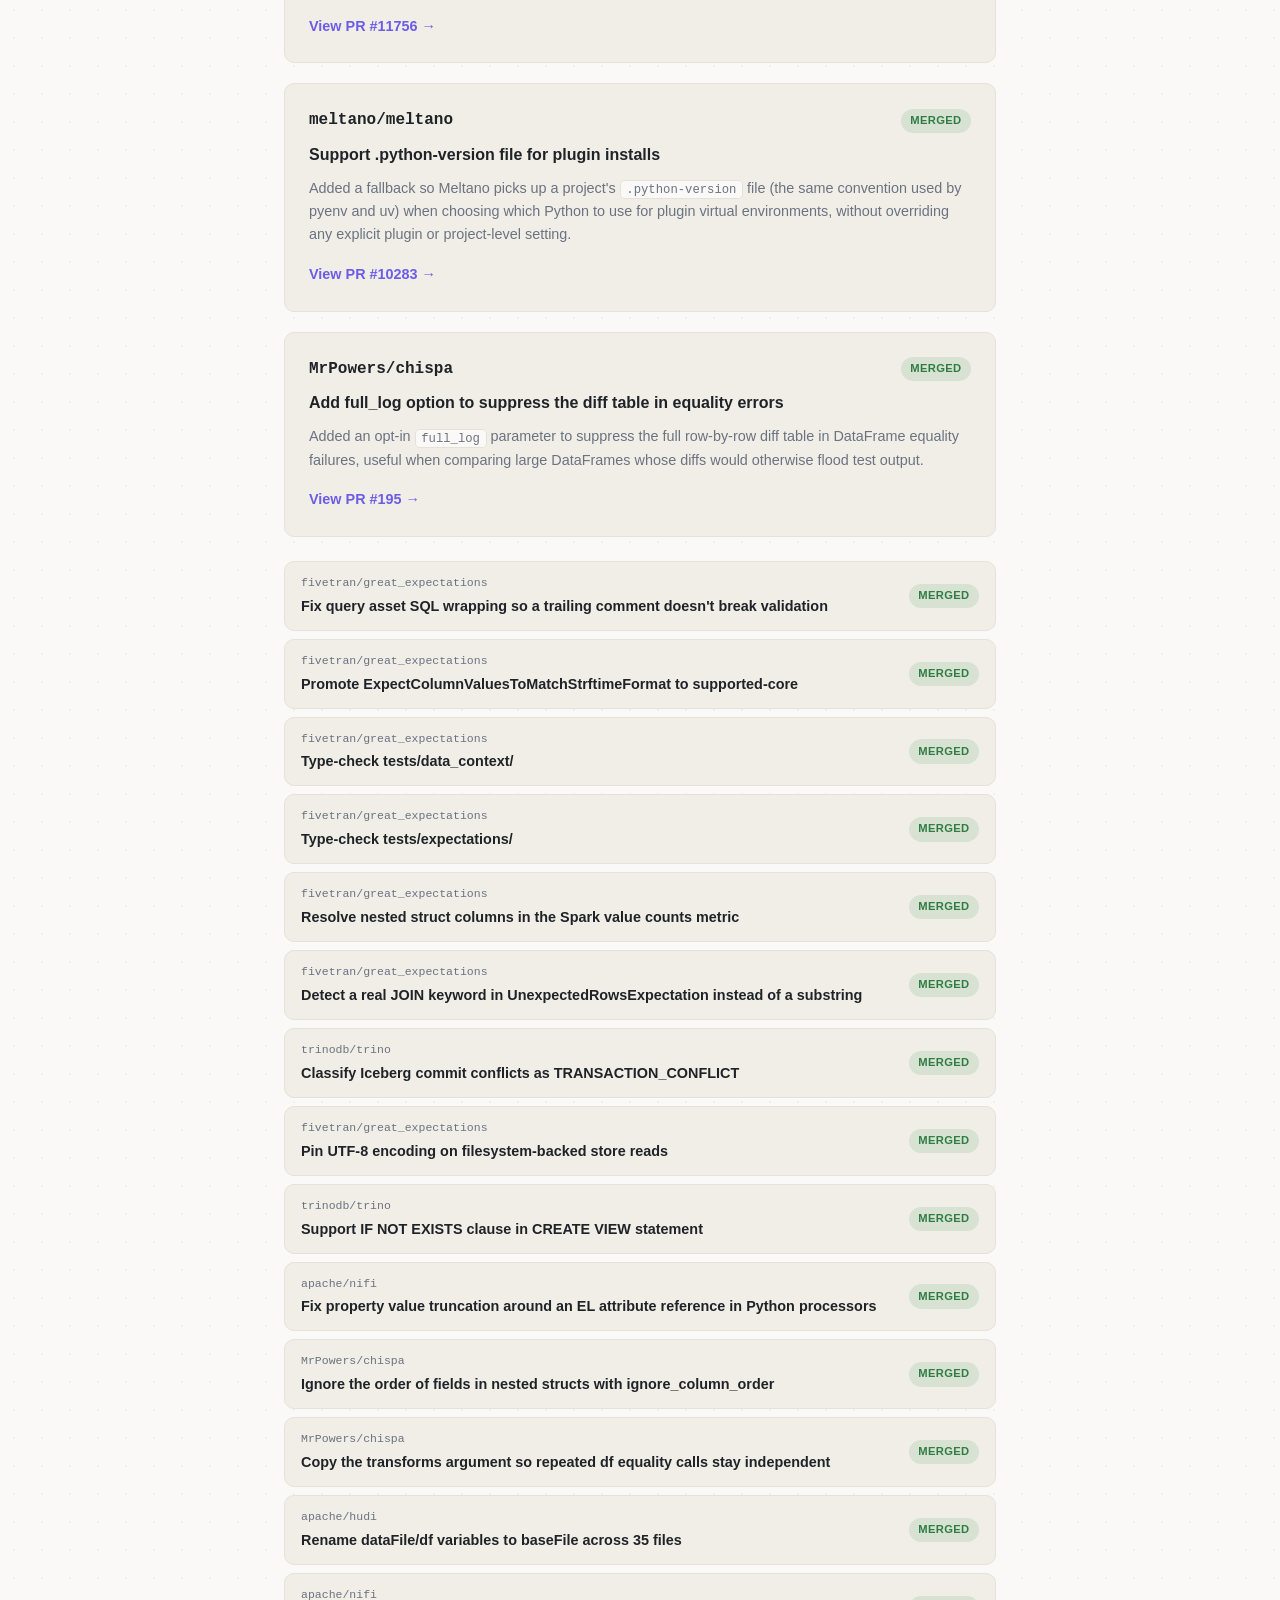
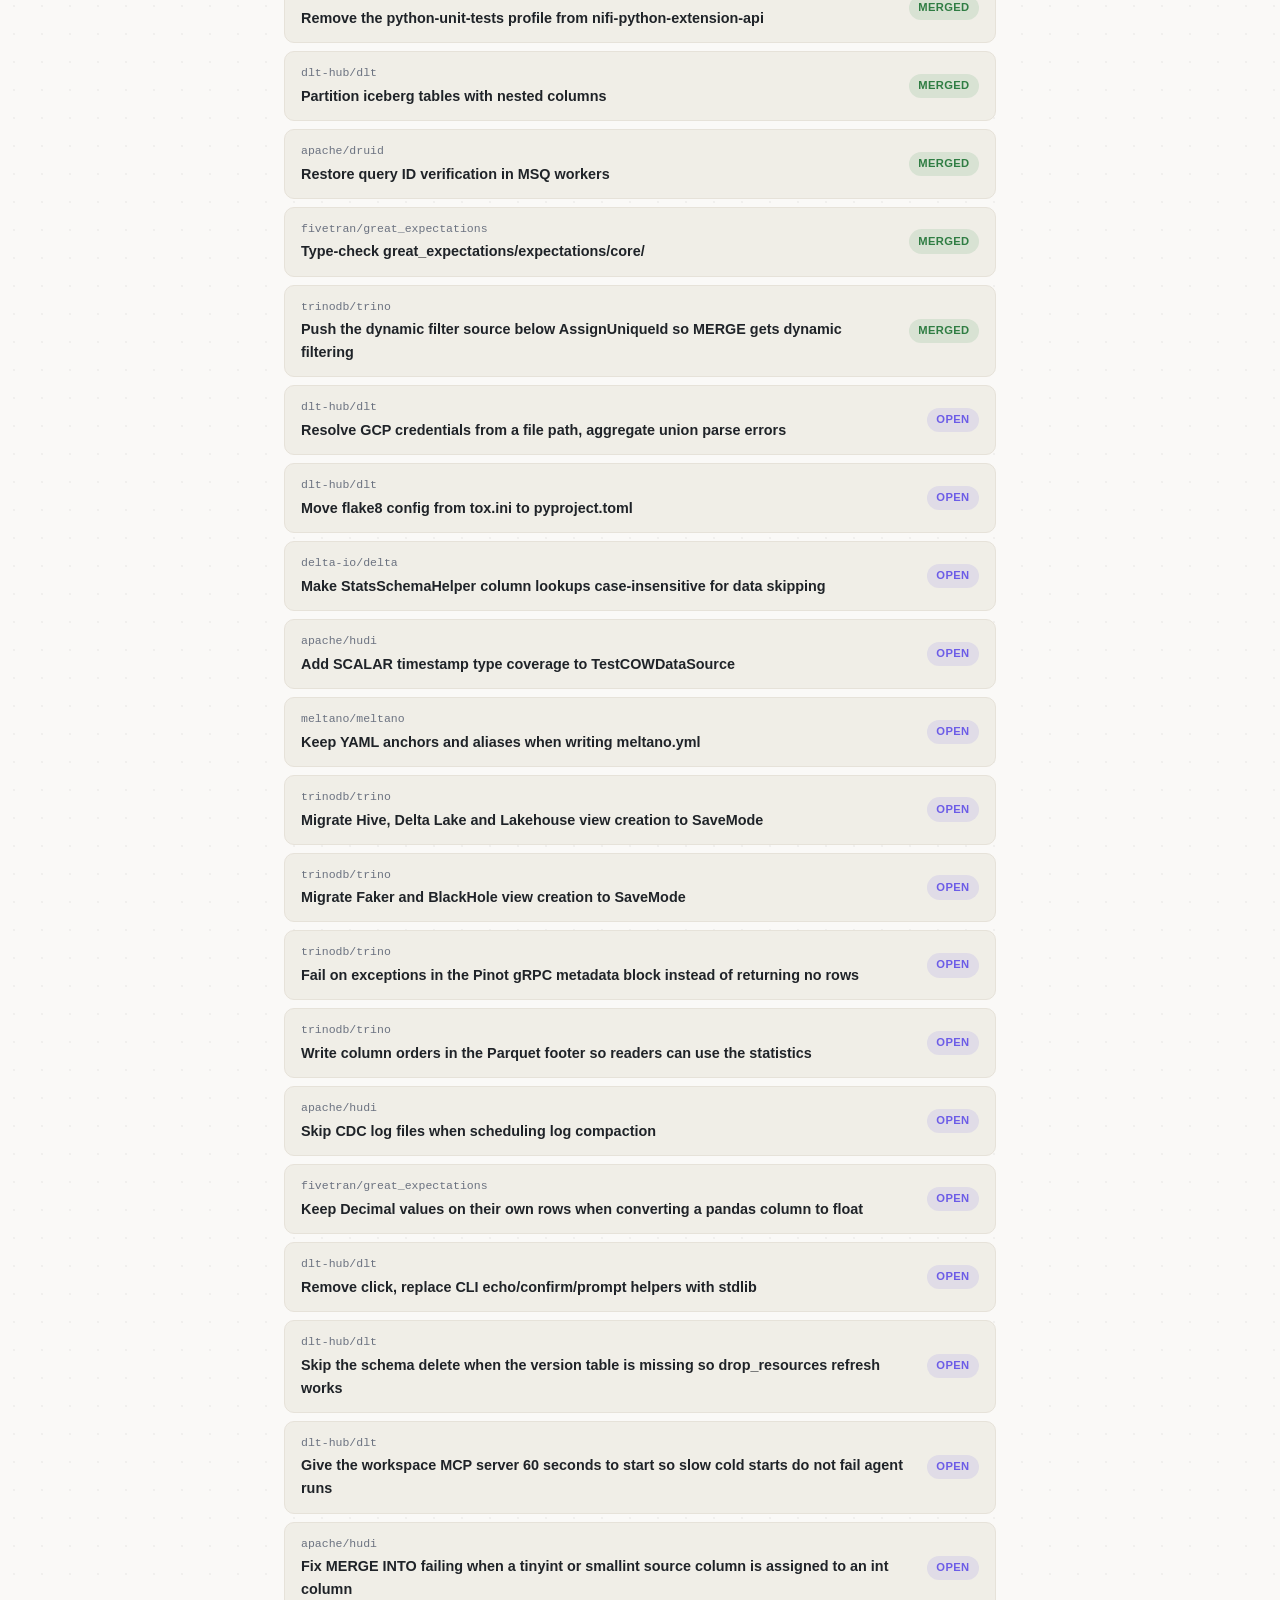
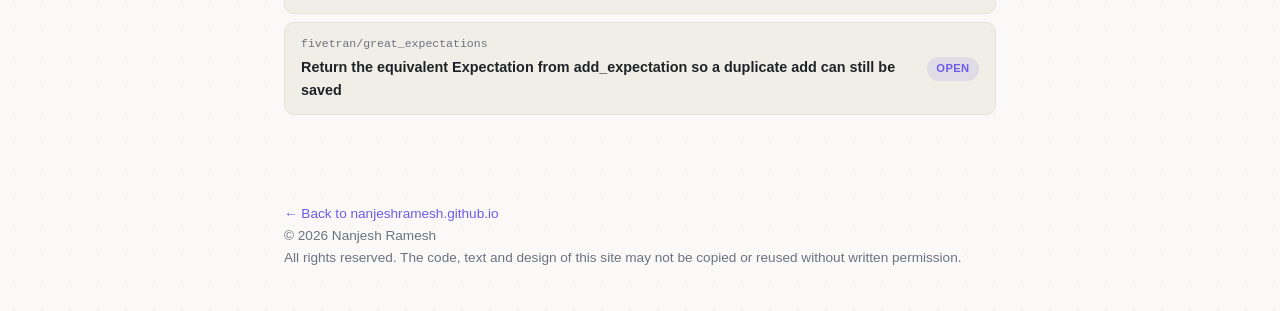
==== commit 42204ad4: "Add copyright notice, license and author meta All rights reserved line in the footer, copyright and " ====
--- a/open-source/index.html
+++ b/open-source/index.html
@@ -3,6 +3,8 @@
 <head>
   <meta charset="UTF-8">
   <meta name="viewport" content="width=device-width, initial-scale=1.0">
+  <meta name="author" content="Nanjesh Ramesh">
+  <meta name="copyright" content="Copyright Nanjesh Ramesh. All rights reserved.">
   <meta name="description" content="All of Nanjesh Ramesh's open source contributions across data engineering projects like Trino, Apache Druid, Great Expectations, dlt, and more.">
   <meta property="og:type" content="website">
   <meta property="og:title" content="Open Source Contributions | Nanjesh Ramesh">
@@ -399,6 +401,7 @@
   <footer class="footer">
     <p><a href="../" style="color: var(--accent);">← Back to nanjeshramesh.github.io</a></p>
     <p>&copy; <span id="year"></span> Nanjesh Ramesh</p>
+    <p>All rights reserved. The code, text and design of this site may not be copied or reused without written permission.</p>
   </footer>
 
   <script src="../script.js"></script>
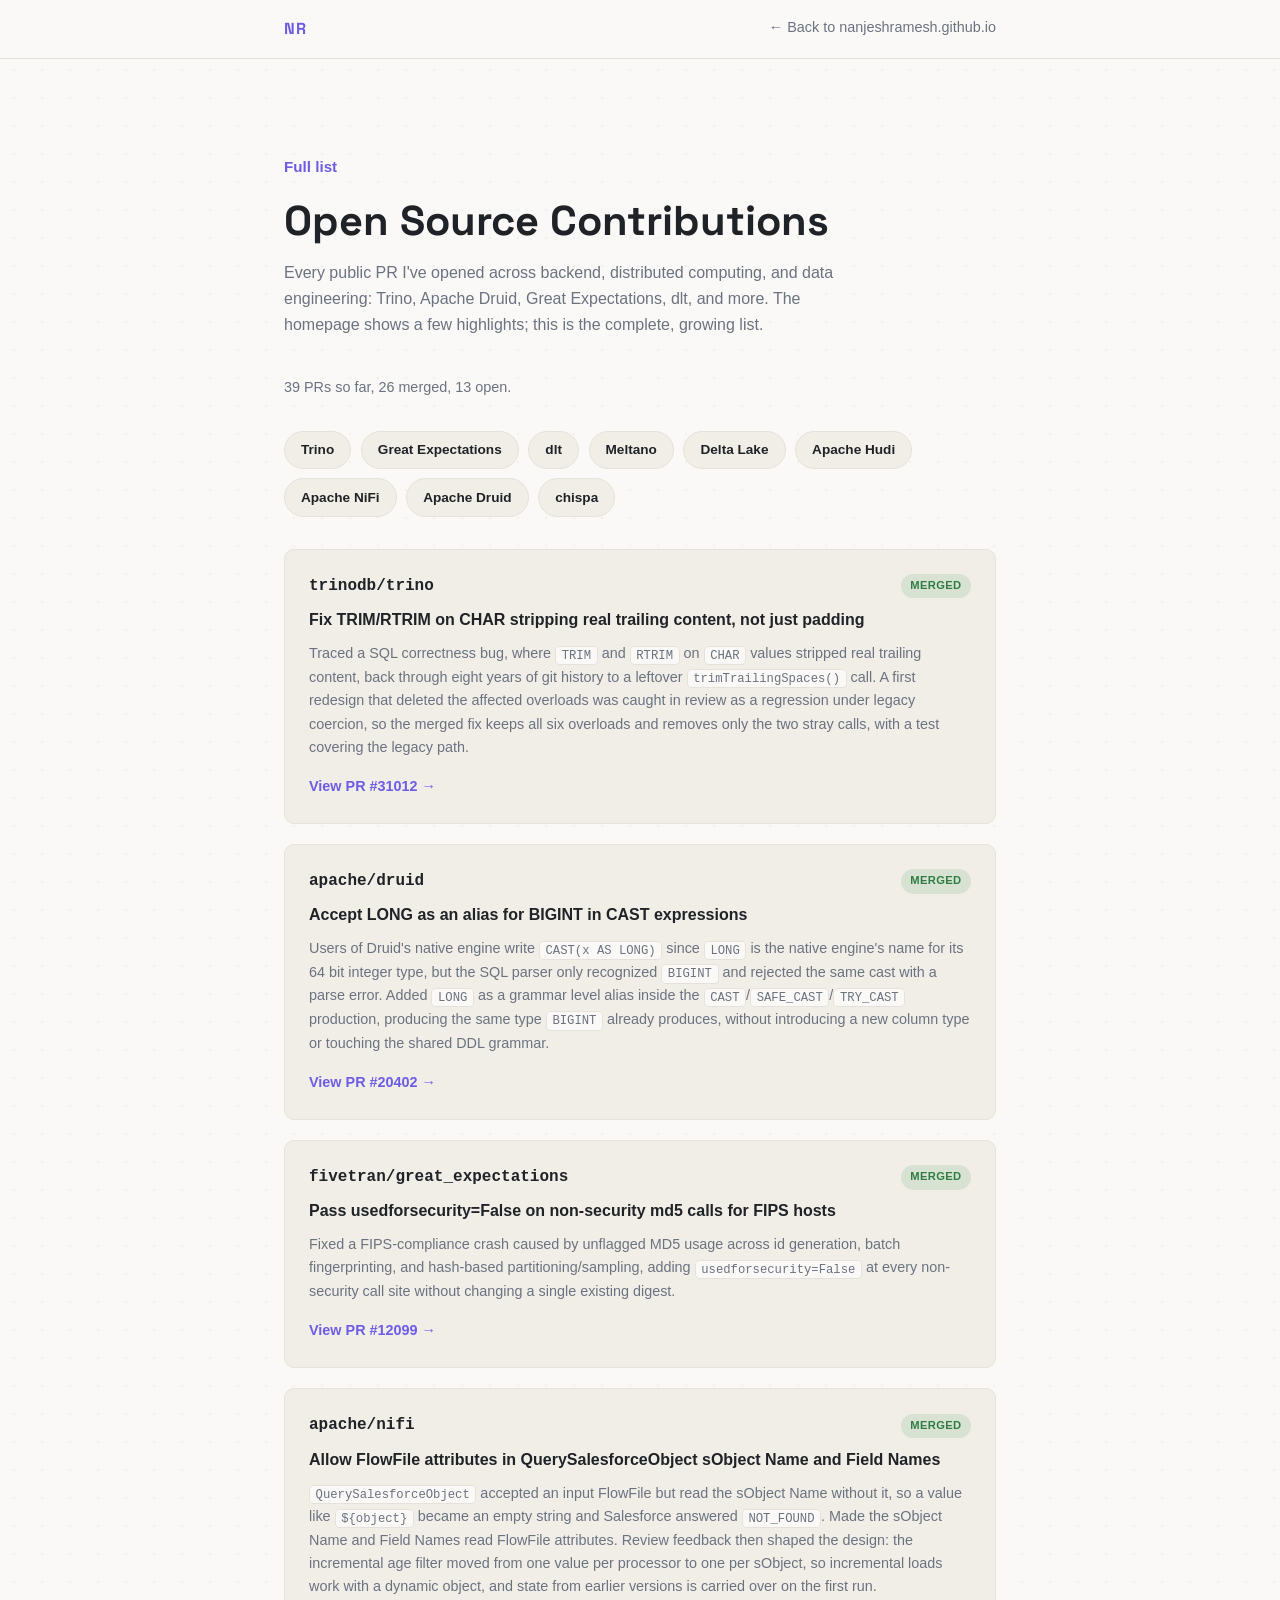
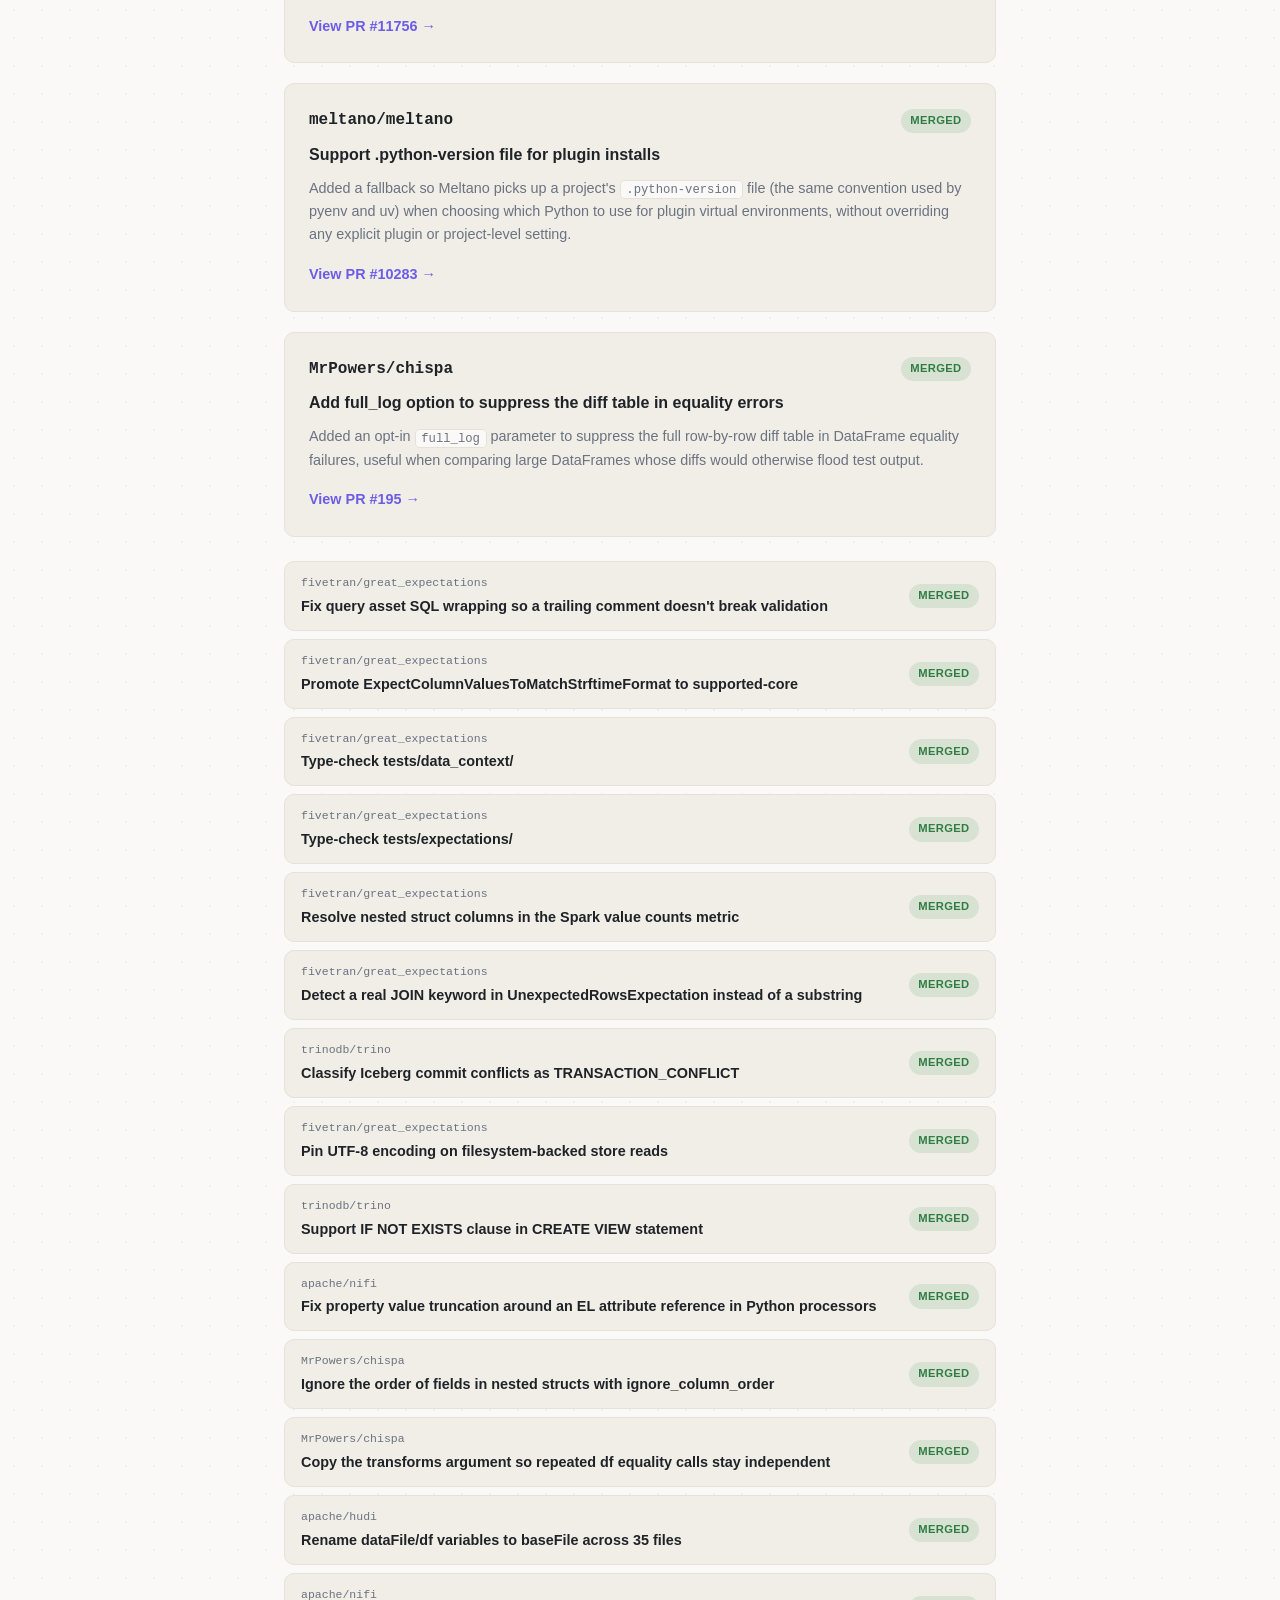
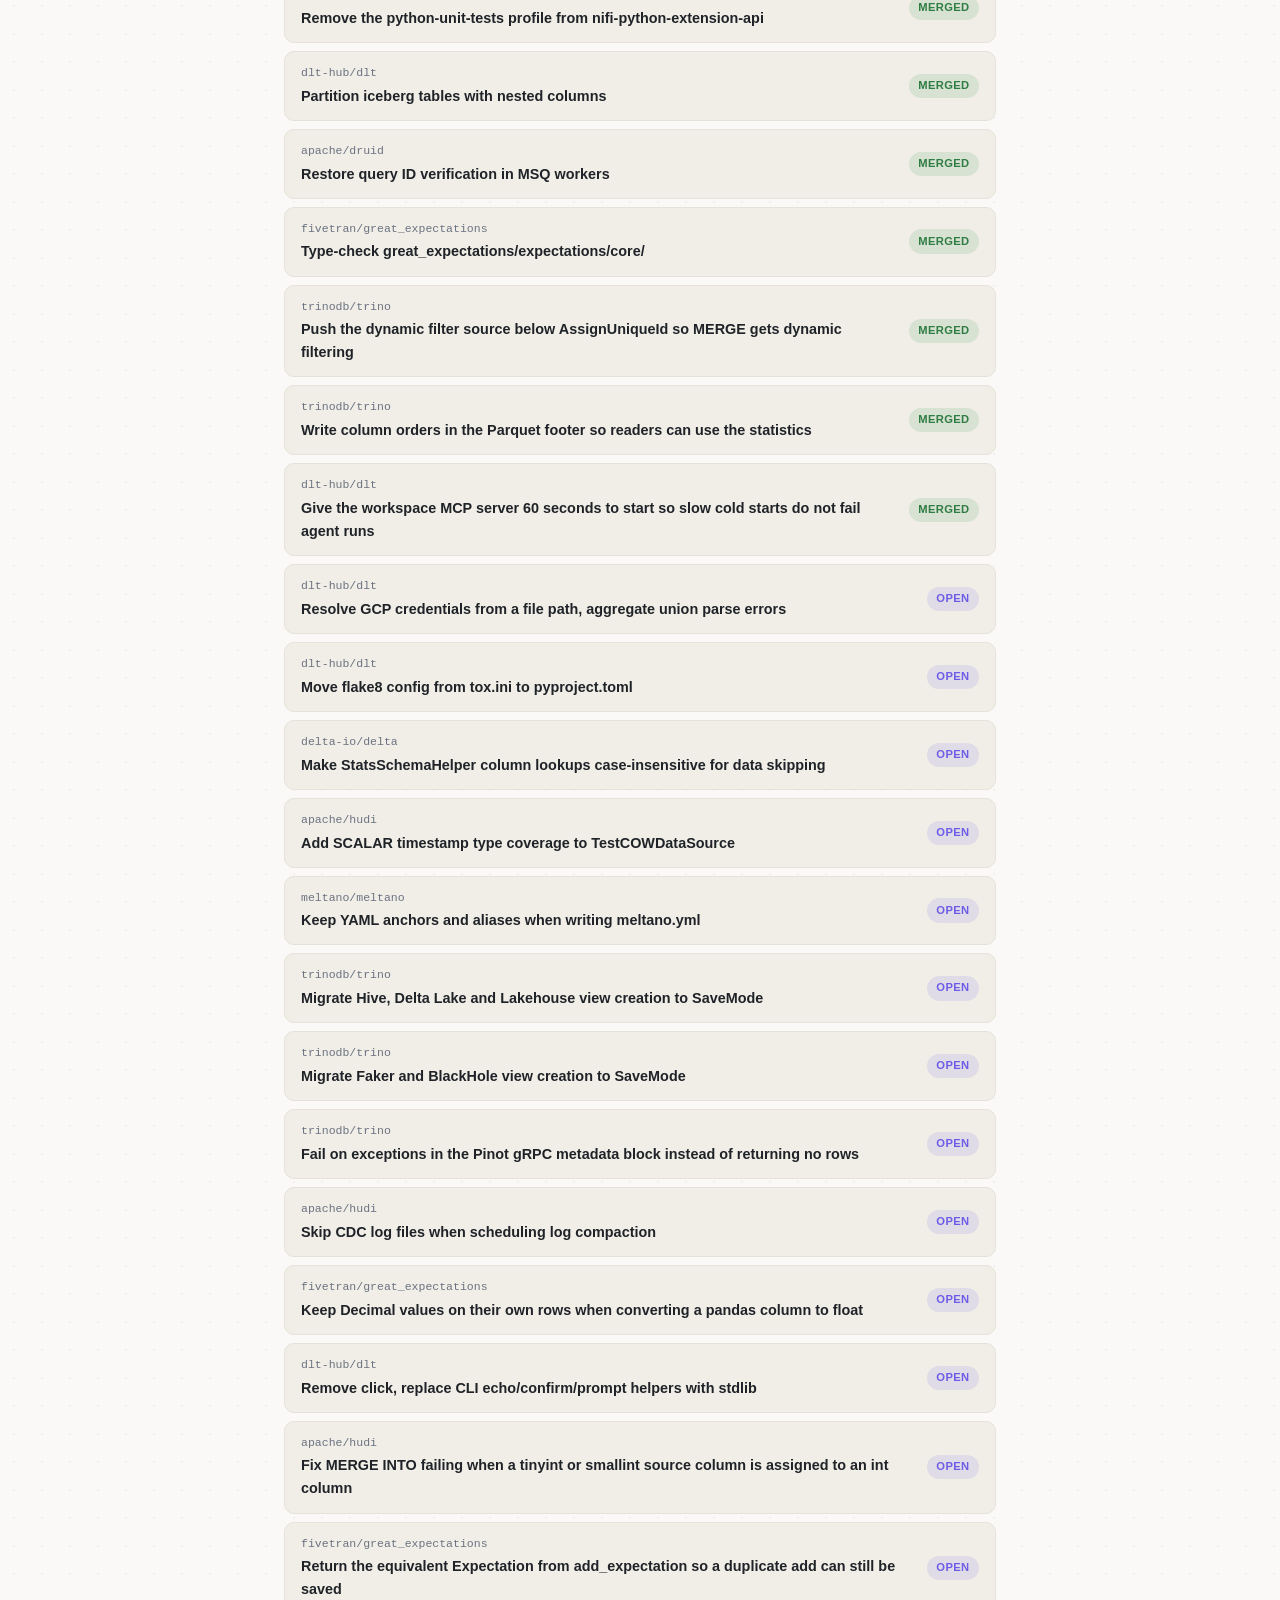
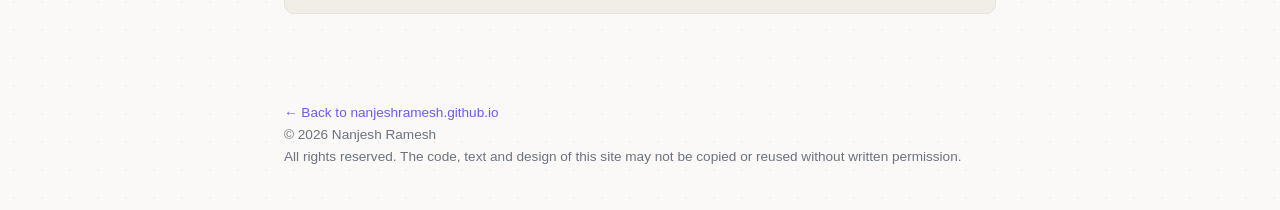
==== commit 5c76ef1c: "Mark Trino #31957 and dlt #4638 merged, drop closed dlt #4630 (39 PRs, 26 merged, 13 open)" ====
--- a/open-source/index.html
+++ b/open-source/index.html
@@ -46,7 +46,7 @@
     </section>
 
     <section id="opensource" class="section" style="border-top: none; padding-top: 0;">
-      <p class="section-subtitle" style="margin-top: 0;">40 PRs so far, 24 merged, 16 open.</p>
+      <p class="section-subtitle" style="margin-top: 0;">39 PRs so far, 26 merged, 13 open.</p>
       <ul class="oss-communities">
         <li><a href="https://github.com/trinodb/trino" target="_blank" rel="noopener">Trino</a></li>
         <li><a href="https://github.com/fivetran/great_expectations" target="_blank" rel="noopener">Great Expectations</a></li>
@@ -282,6 +282,20 @@
           </span>
           <span class="oss-status oss-status--merged">Merged</span>
         </a>
+        <a class="oss-row reveal" href="https://github.com/trinodb/trino/pull/31957" target="_blank" rel="noopener">
+          <span class="oss-row-main">
+            <span class="oss-row-repo">trinodb/trino</span>
+            <span class="oss-row-title">Write column orders in the Parquet footer so readers can use the statistics</span>
+          </span>
+          <span class="oss-status oss-status--merged">Merged</span>
+        </a>
+        <a class="oss-row reveal" href="https://github.com/dlt-hub/dlt/pull/4638" target="_blank" rel="noopener">
+          <span class="oss-row-main">
+            <span class="oss-row-repo">dlt-hub/dlt</span>
+            <span class="oss-row-title">Give the workspace MCP server 60 seconds to start so slow cold starts do not fail agent runs</span>
+          </span>
+          <span class="oss-status oss-status--merged">Merged</span>
+        </a>
         <a class="oss-row reveal" href="https://github.com/dlt-hub/dlt/pull/4375" target="_blank" rel="noopener">
           <span class="oss-row-main">
             <span class="oss-row-repo">dlt-hub/dlt</span>
@@ -338,13 +352,6 @@
           </span>
           <span class="oss-status oss-status--open">Open</span>
         </a>
-        <a class="oss-row reveal" href="https://github.com/trinodb/trino/pull/31957" target="_blank" rel="noopener">
-          <span class="oss-row-main">
-            <span class="oss-row-repo">trinodb/trino</span>
-            <span class="oss-row-title">Write column orders in the Parquet footer so readers can use the statistics</span>
-          </span>
-          <span class="oss-status oss-status--open">Open</span>
-        </a>
         <a class="oss-row reveal" href="https://github.com/apache/hudi/pull/20353" target="_blank" rel="noopener">
           <span class="oss-row-main">
             <span class="oss-row-repo">apache/hudi</span>
@@ -363,20 +370,6 @@
           <span class="oss-row-main">
             <span class="oss-row-repo">dlt-hub/dlt</span>
             <span class="oss-row-title">Remove click, replace CLI echo/confirm/prompt helpers with stdlib</span>
-          </span>
-          <span class="oss-status oss-status--open">Open</span>
-        </a>
-        <a class="oss-row reveal" href="https://github.com/dlt-hub/dlt/pull/4630" target="_blank" rel="noopener">
-          <span class="oss-row-main">
-            <span class="oss-row-repo">dlt-hub/dlt</span>
-            <span class="oss-row-title">Skip the schema delete when the version table is missing so drop_resources refresh works</span>
-          </span>
-          <span class="oss-status oss-status--open">Open</span>
-        </a>
-        <a class="oss-row reveal" href="https://github.com/dlt-hub/dlt/pull/4638" target="_blank" rel="noopener">
-          <span class="oss-row-main">
-            <span class="oss-row-repo">dlt-hub/dlt</span>
-            <span class="oss-row-title">Give the workspace MCP server 60 seconds to start so slow cold starts do not fail agent runs</span>
           </span>
           <span class="oss-status oss-status--open">Open</span>
         </a>
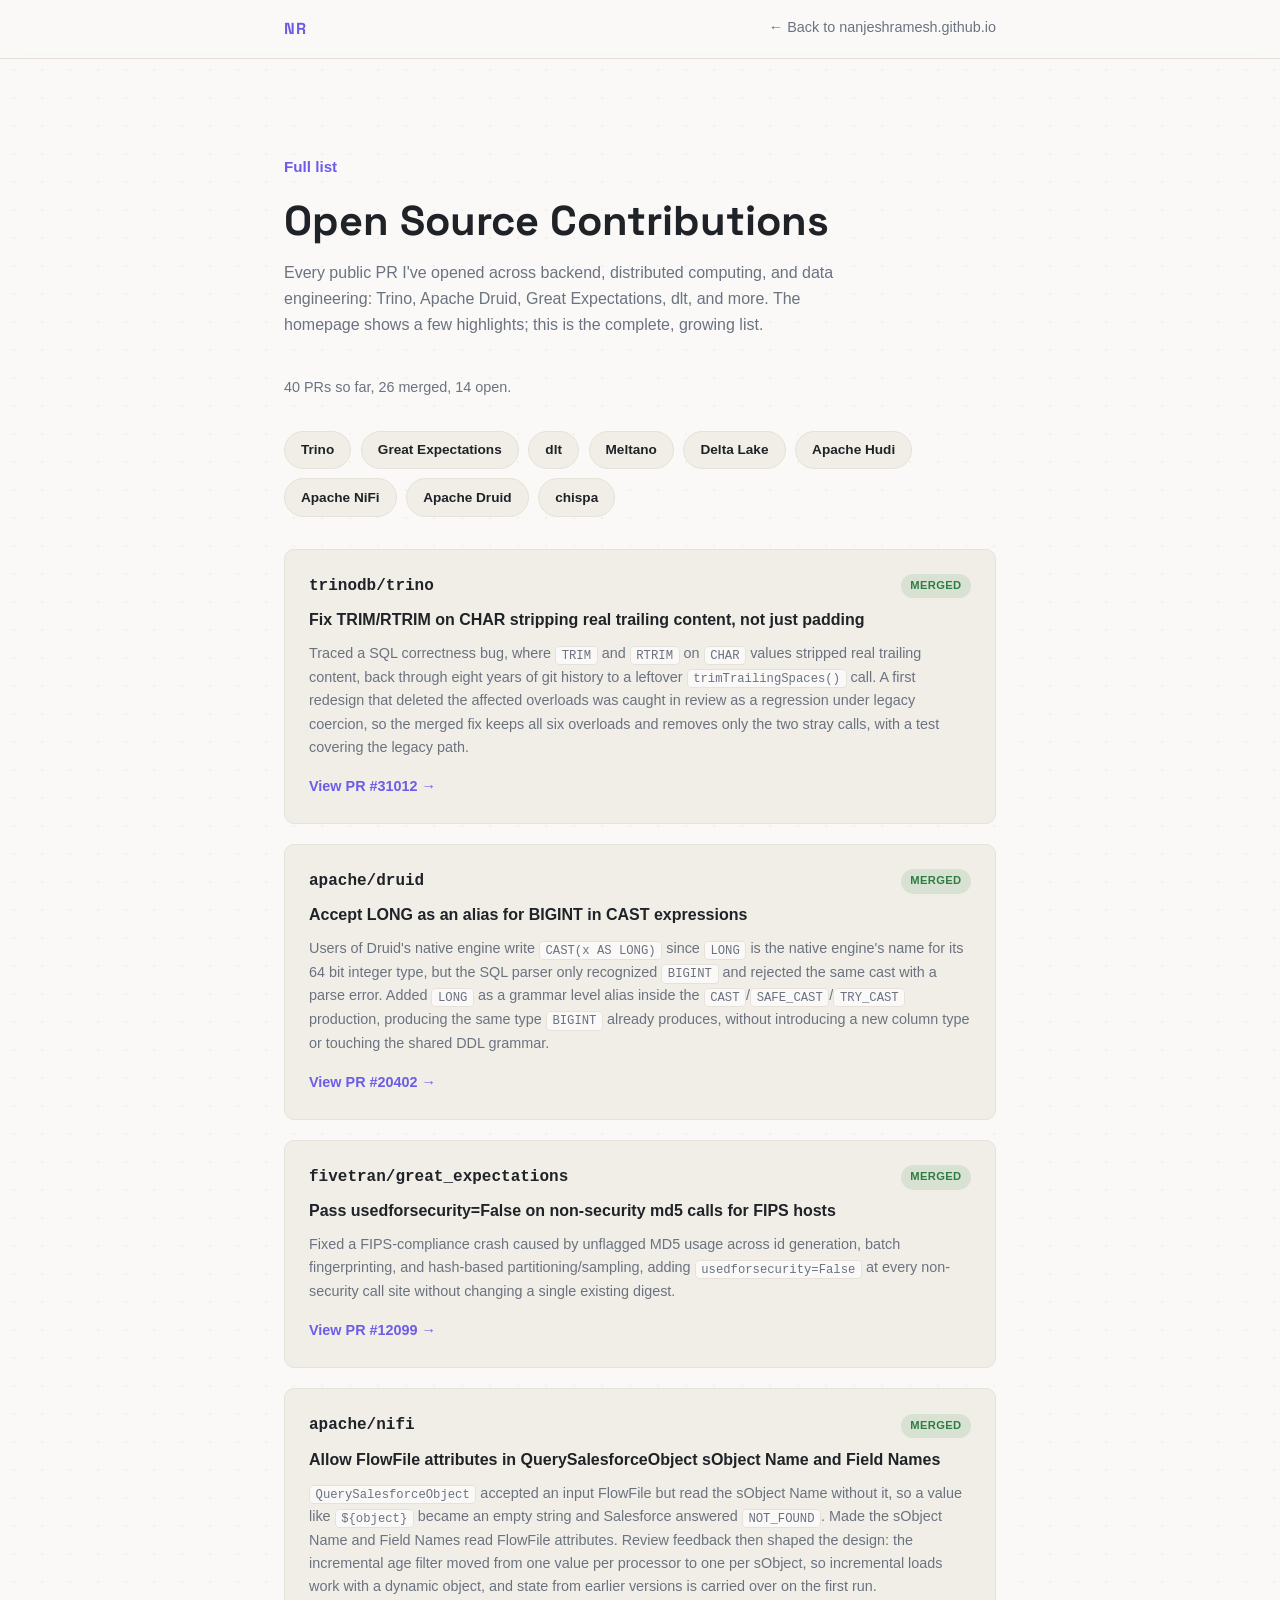
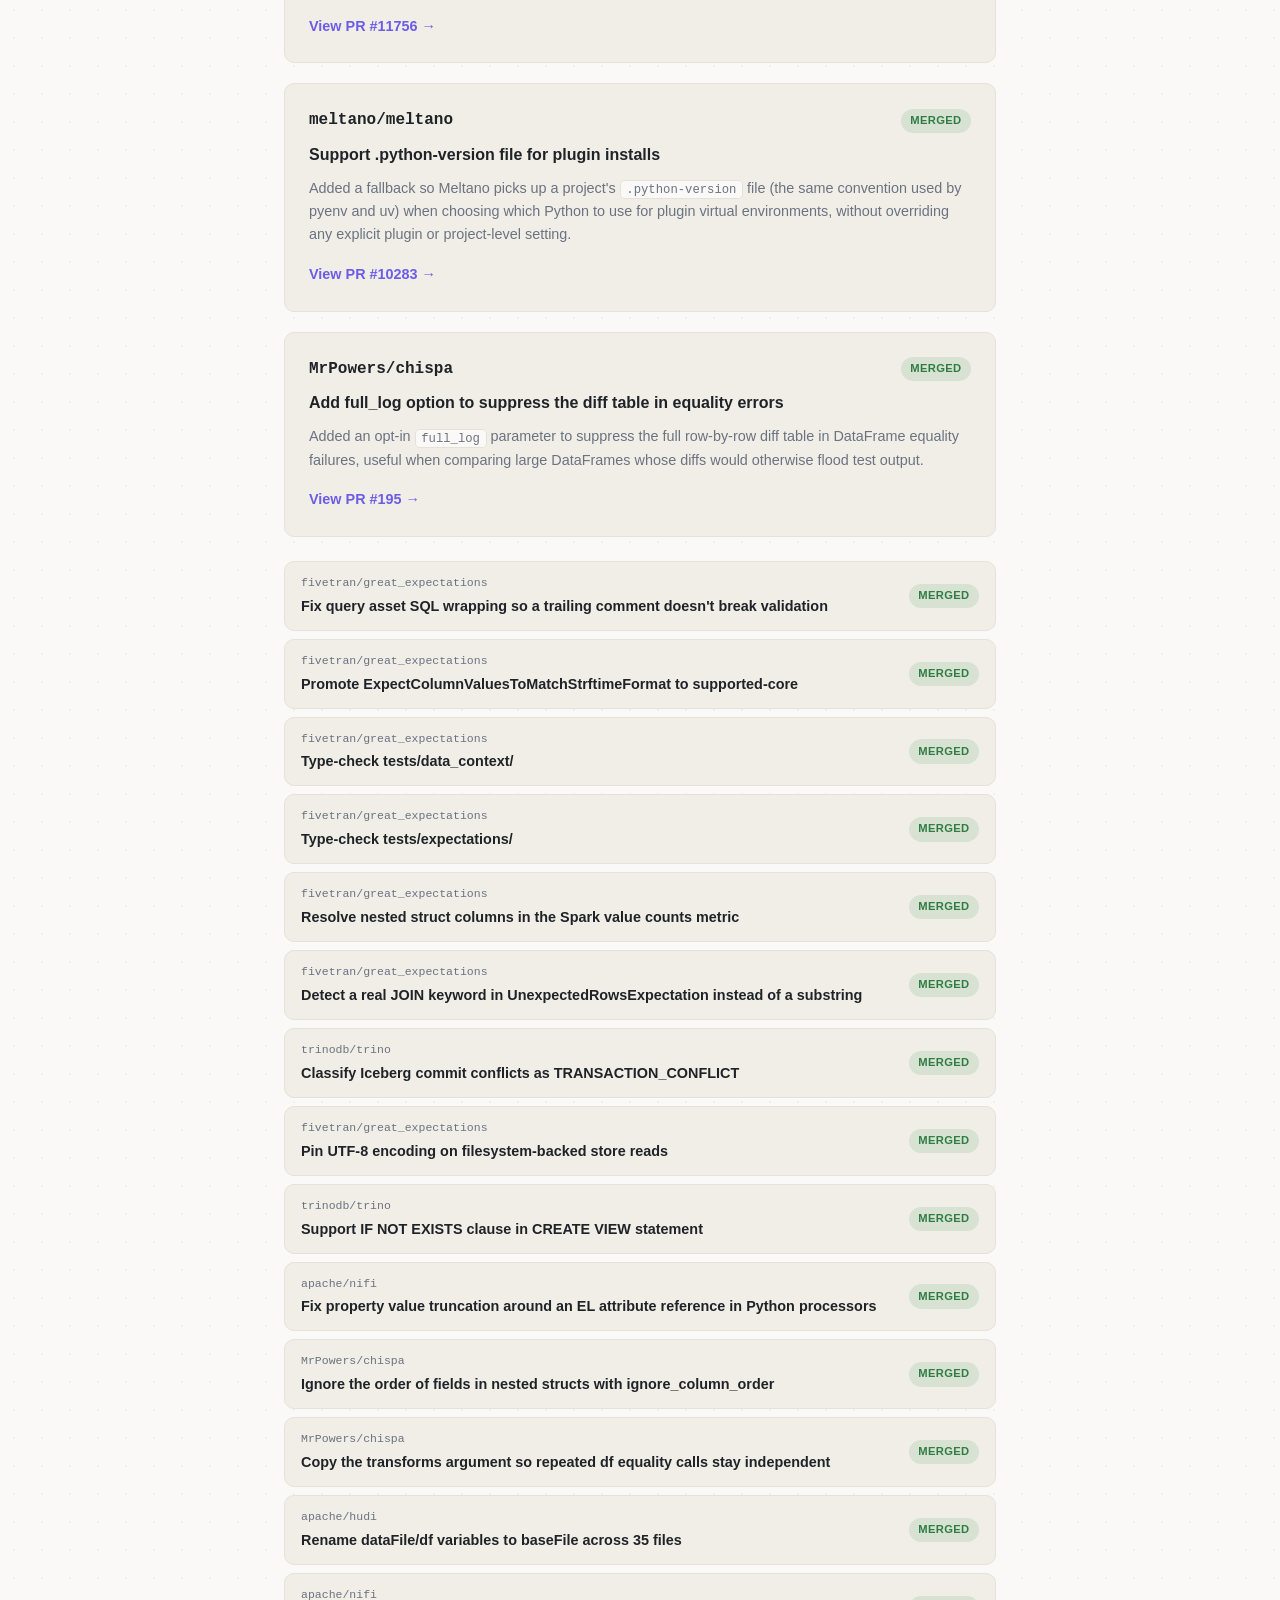
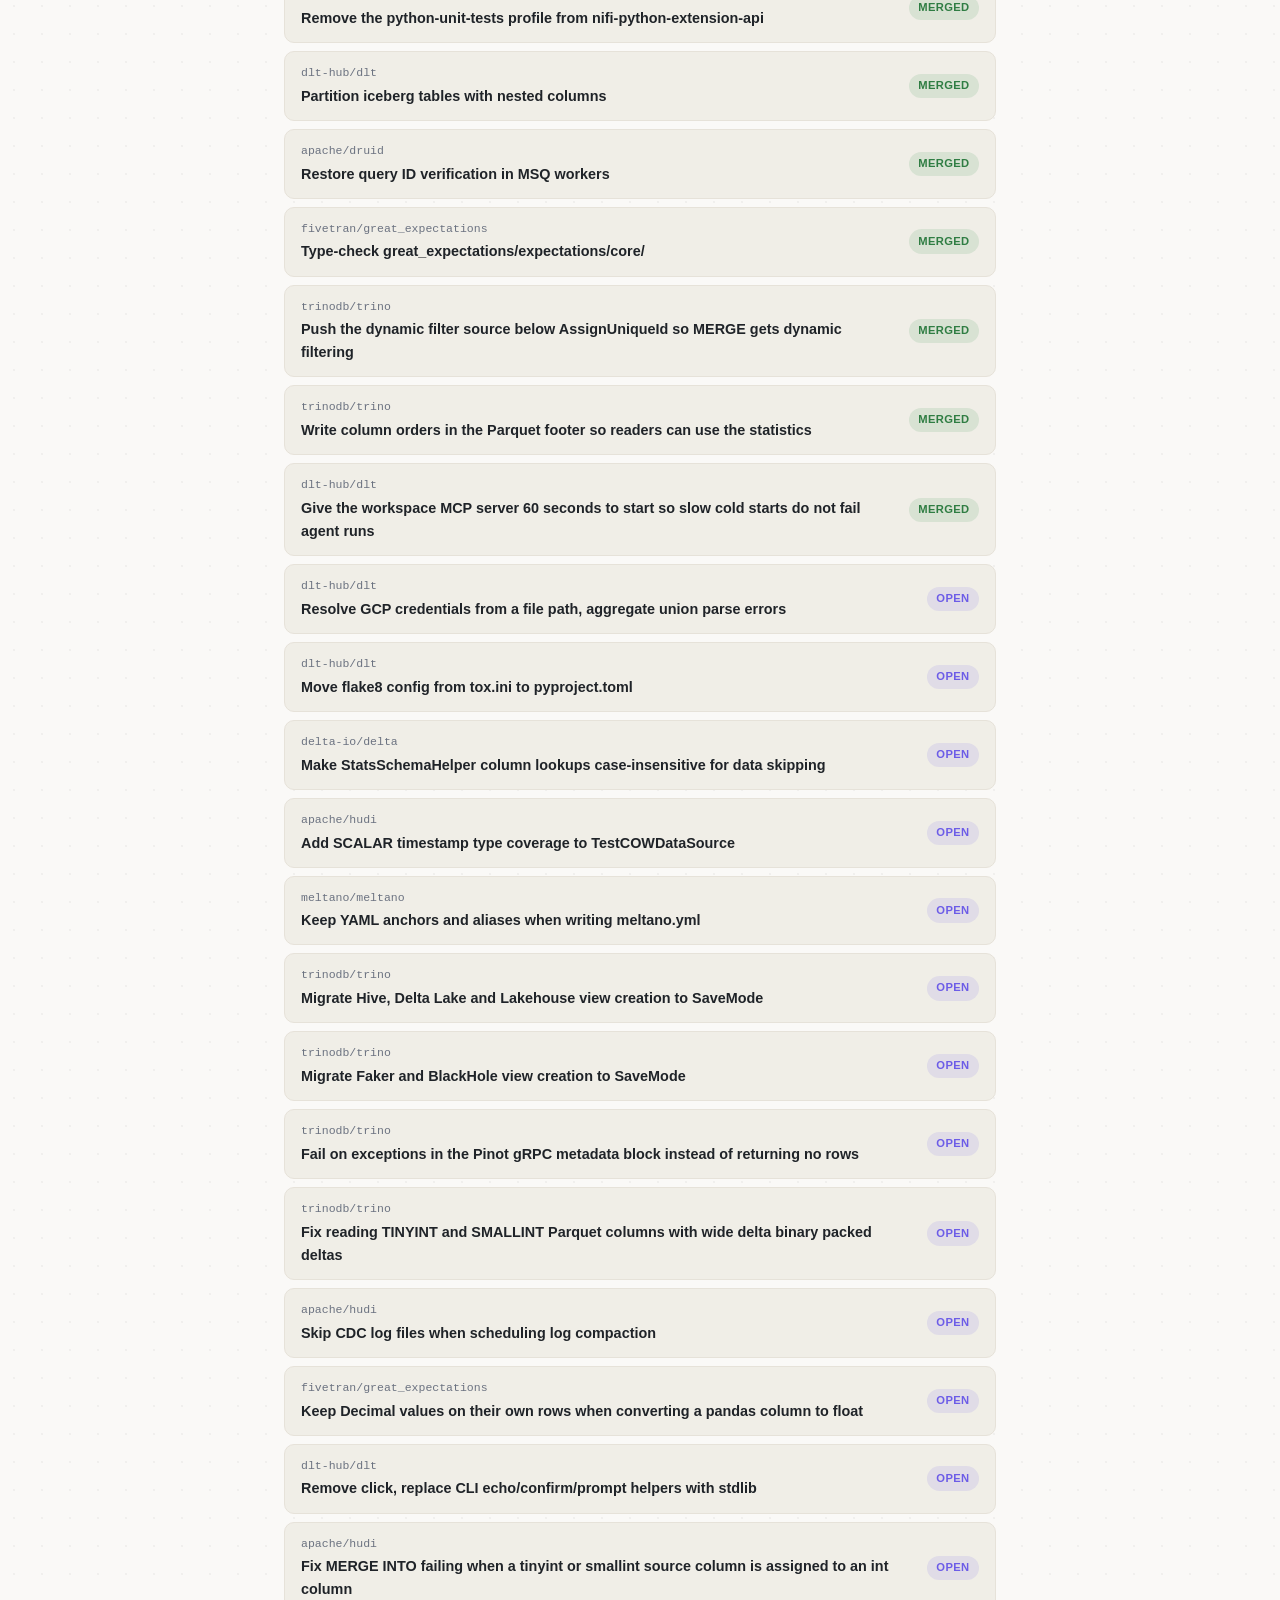
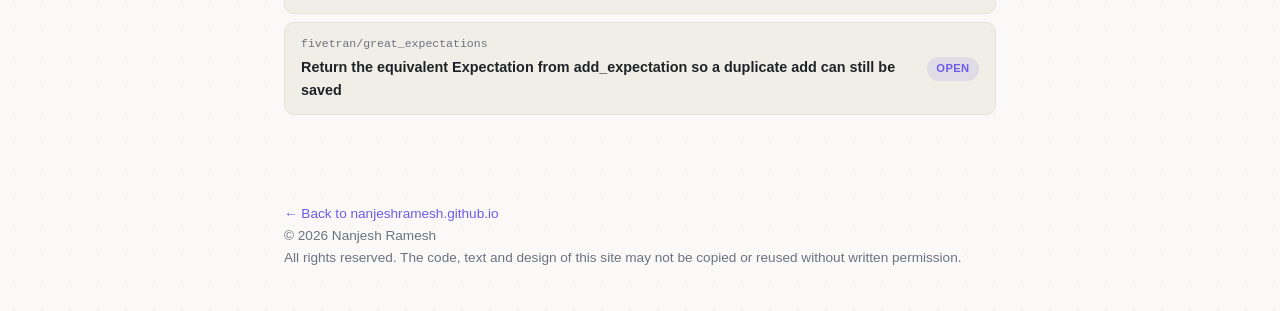
==== commit 7e51d9d4: "Add open Trino PR #32160 (40 PRs, 26 merged, 14 open)" ====
--- a/open-source/index.html
+++ b/open-source/index.html
@@ -46,7 +46,7 @@
     </section>
 
     <section id="opensource" class="section" style="border-top: none; padding-top: 0;">
-      <p class="section-subtitle" style="margin-top: 0;">39 PRs so far, 26 merged, 13 open.</p>
+      <p class="section-subtitle" style="margin-top: 0;">40 PRs so far, 26 merged, 14 open.</p>
       <ul class="oss-communities">
         <li><a href="https://github.com/trinodb/trino" target="_blank" rel="noopener">Trino</a></li>
         <li><a href="https://github.com/fivetran/great_expectations" target="_blank" rel="noopener">Great Expectations</a></li>
@@ -352,6 +352,13 @@
           </span>
           <span class="oss-status oss-status--open">Open</span>
         </a>
+        <a class="oss-row reveal" href="https://github.com/trinodb/trino/pull/32160" target="_blank" rel="noopener">
+          <span class="oss-row-main">
+            <span class="oss-row-repo">trinodb/trino</span>
+            <span class="oss-row-title">Fix reading TINYINT and SMALLINT Parquet columns with wide delta binary packed deltas</span>
+          </span>
+          <span class="oss-status oss-status--open">Open</span>
+        </a>
         <a class="oss-row reveal" href="https://github.com/apache/hudi/pull/20353" target="_blank" rel="noopener">
           <span class="oss-row-main">
             <span class="oss-row-repo">apache/hudi</span>
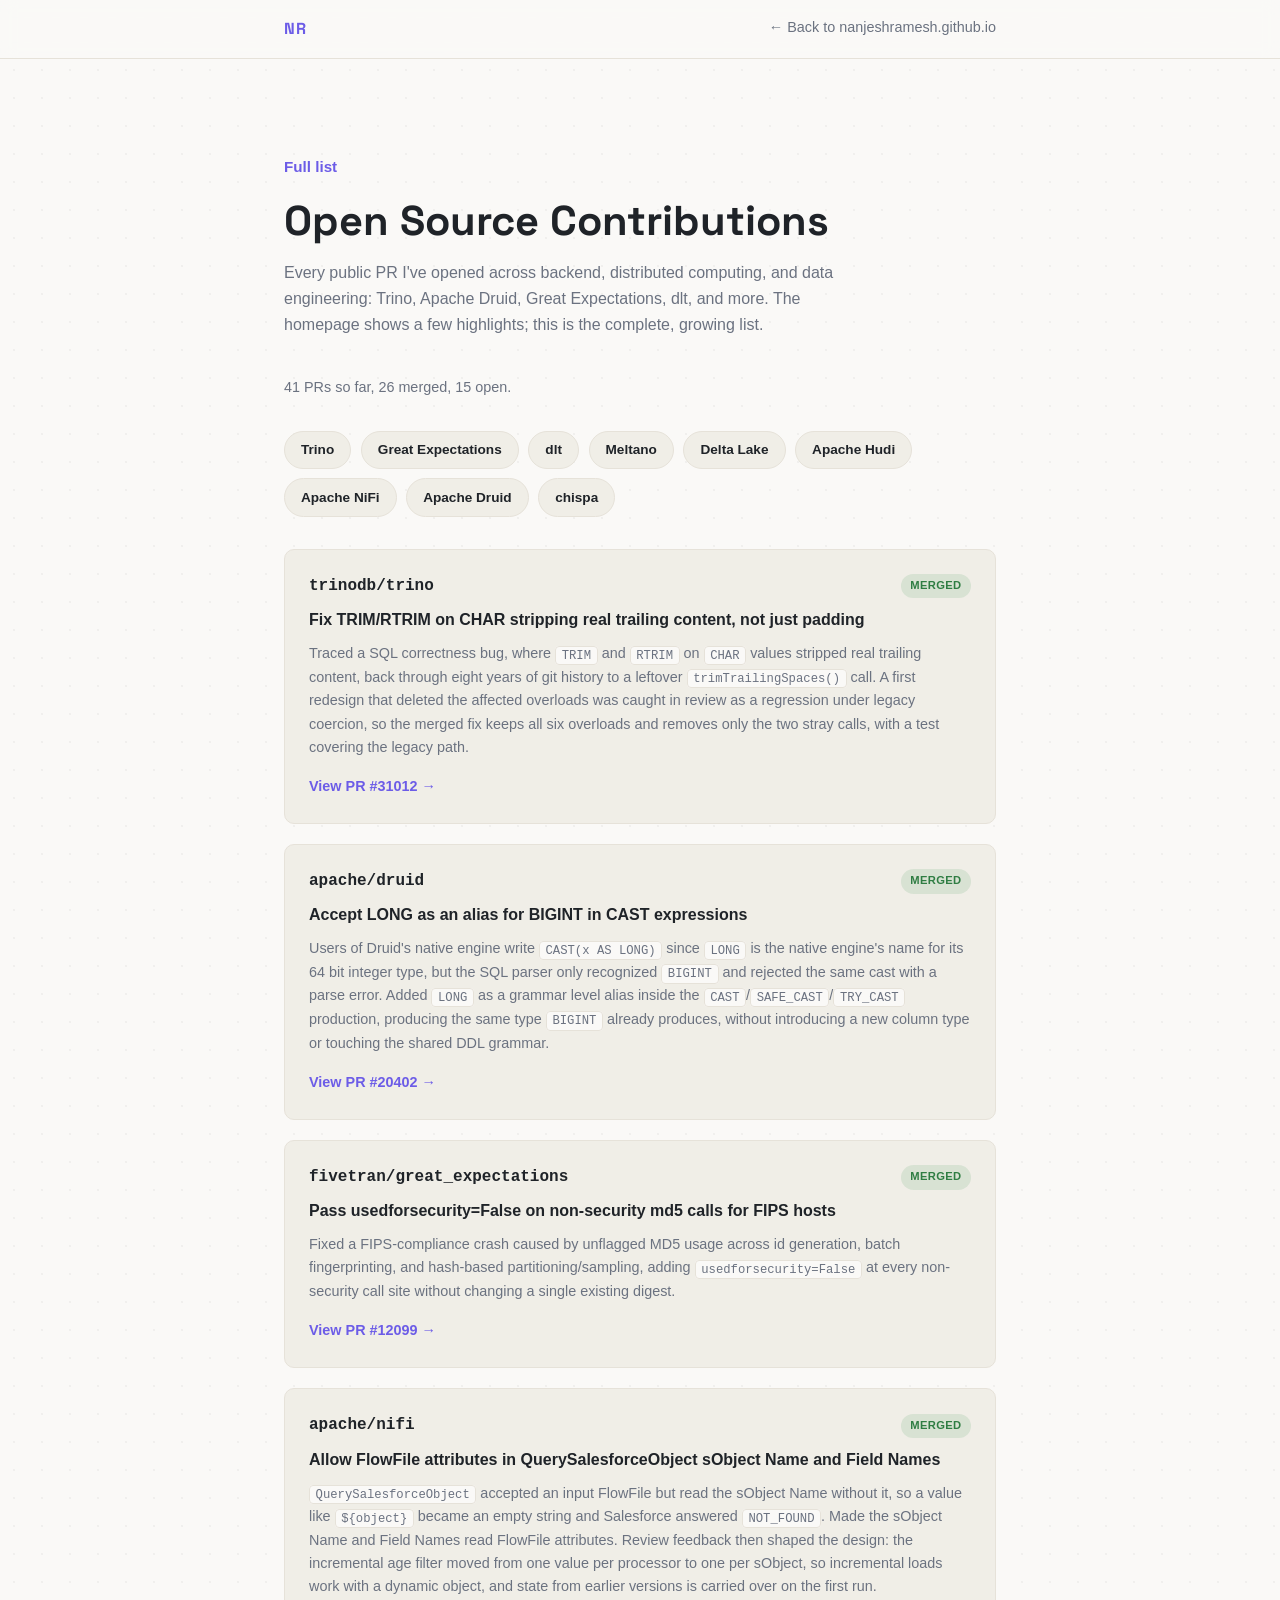
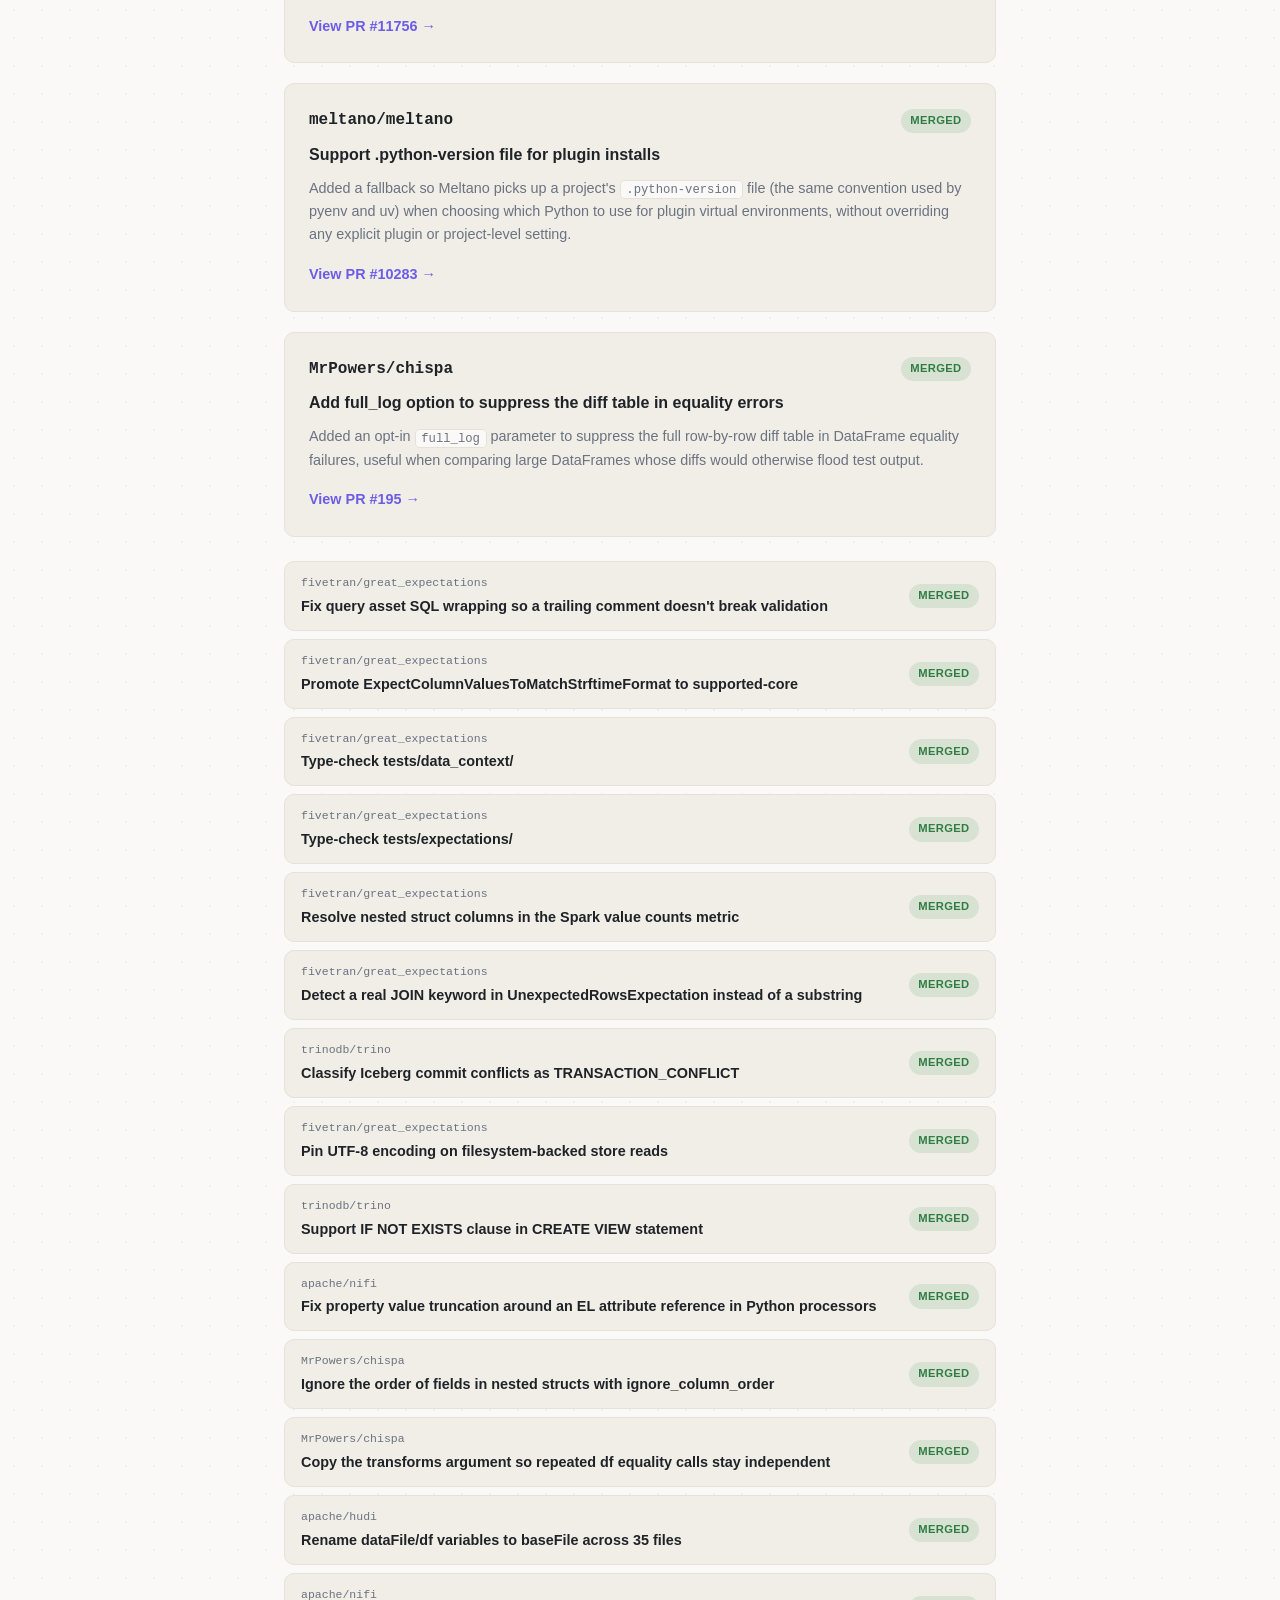
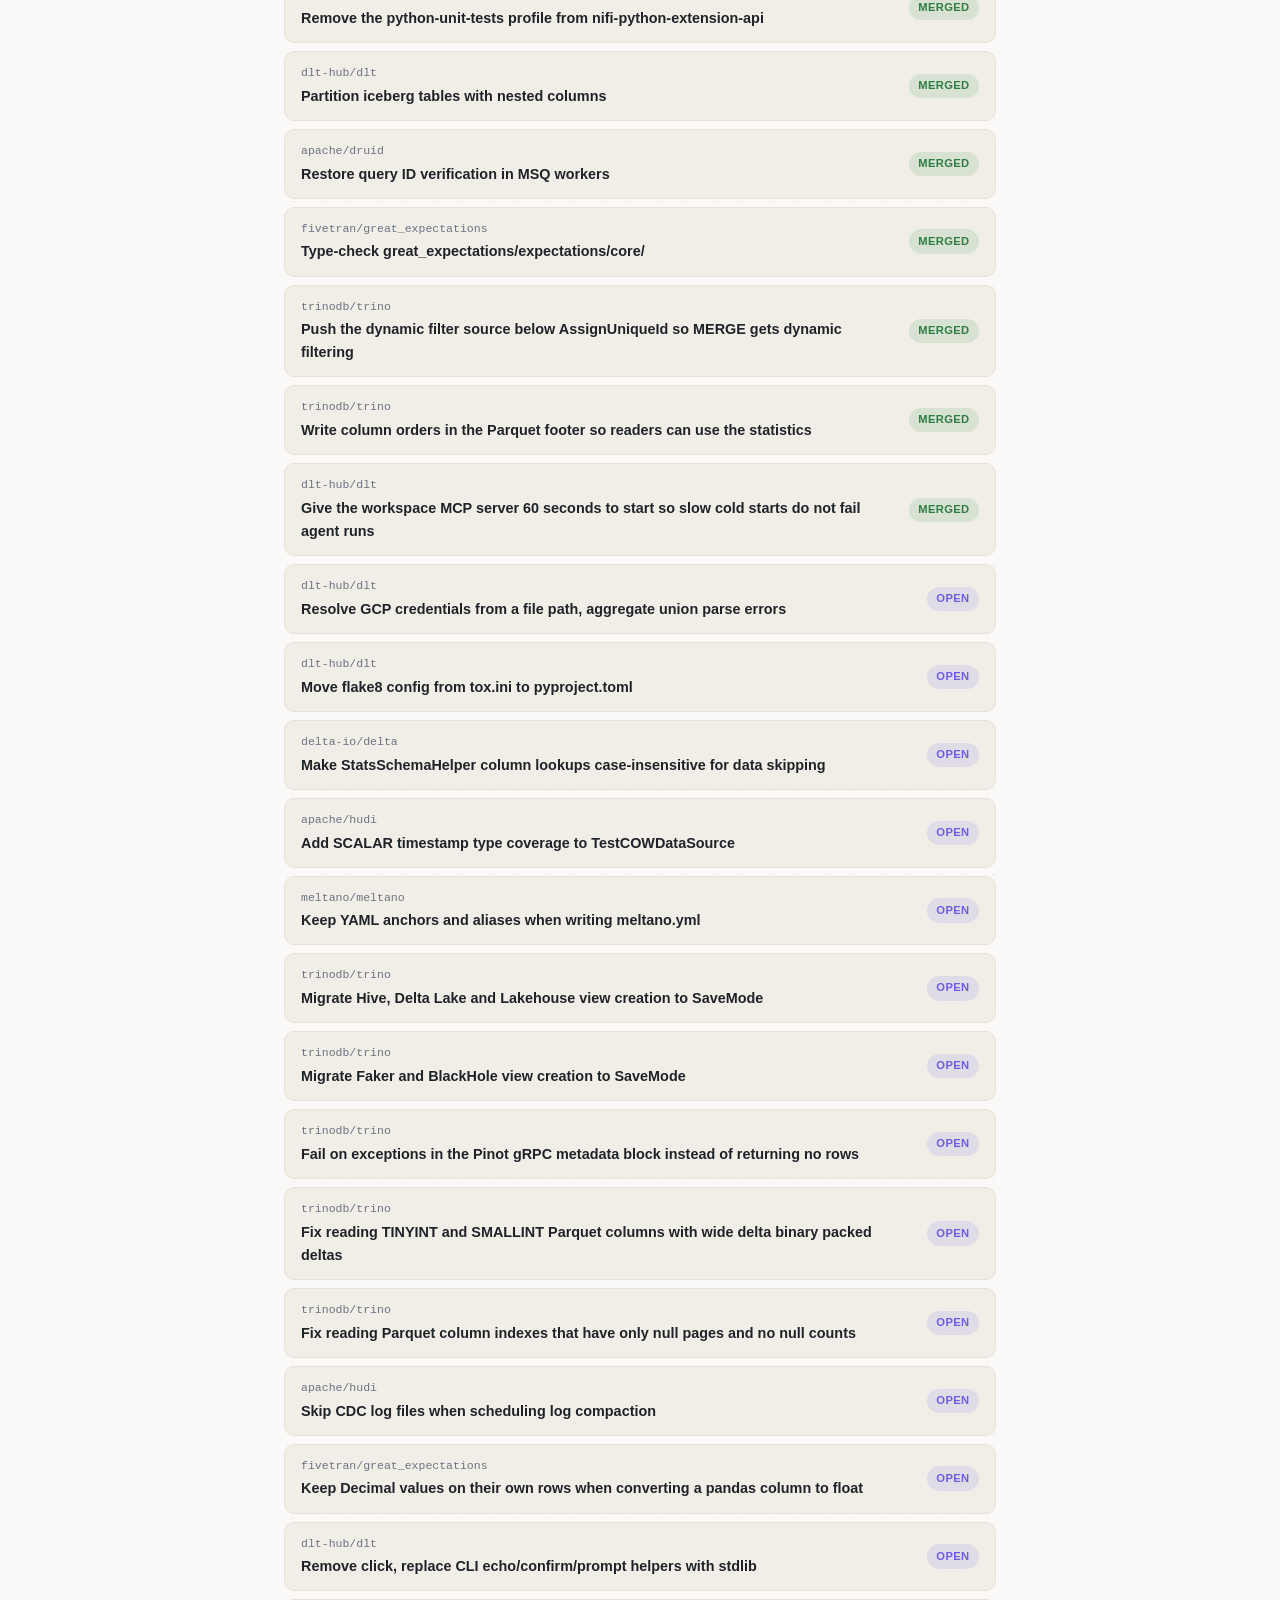
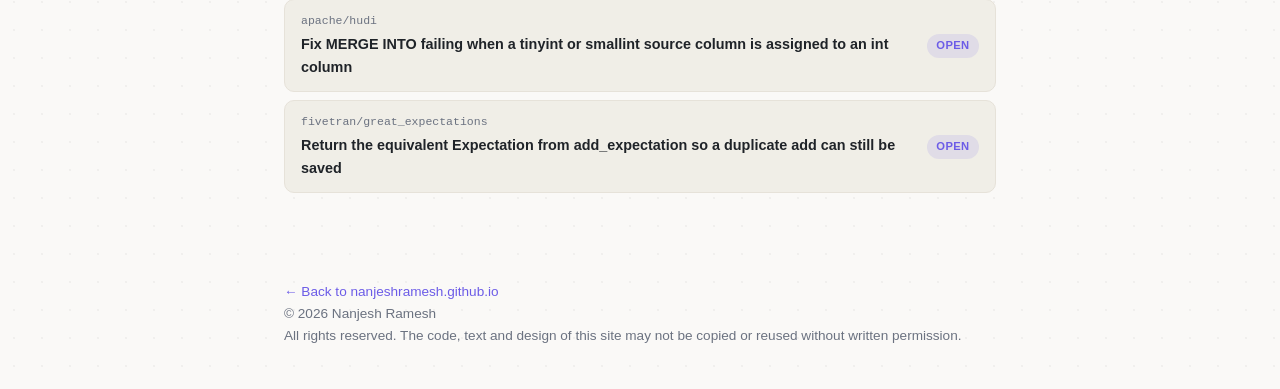
==== commit 5ee4a29b: "Add open Trino PR #32188 (41 PRs, 26 merged, 15 open)" ====
--- a/open-source/index.html
+++ b/open-source/index.html
@@ -46,7 +46,7 @@
     </section>
 
     <section id="opensource" class="section" style="border-top: none; padding-top: 0;">
-      <p class="section-subtitle" style="margin-top: 0;">40 PRs so far, 26 merged, 14 open.</p>
+      <p class="section-subtitle" style="margin-top: 0;">41 PRs so far, 26 merged, 15 open.</p>
       <ul class="oss-communities">
         <li><a href="https://github.com/trinodb/trino" target="_blank" rel="noopener">Trino</a></li>
         <li><a href="https://github.com/fivetran/great_expectations" target="_blank" rel="noopener">Great Expectations</a></li>
@@ -359,6 +359,13 @@
           </span>
           <span class="oss-status oss-status--open">Open</span>
         </a>
+        <a class="oss-row reveal" href="https://github.com/trinodb/trino/pull/32188" target="_blank" rel="noopener">
+          <span class="oss-row-main">
+            <span class="oss-row-repo">trinodb/trino</span>
+            <span class="oss-row-title">Fix reading Parquet column indexes that have only null pages and no null counts</span>
+          </span>
+          <span class="oss-status oss-status--open">Open</span>
+        </a>
         <a class="oss-row reveal" href="https://github.com/apache/hudi/pull/20353" target="_blank" rel="noopener">
           <span class="oss-row-main">
             <span class="oss-row-repo">apache/hudi</span>
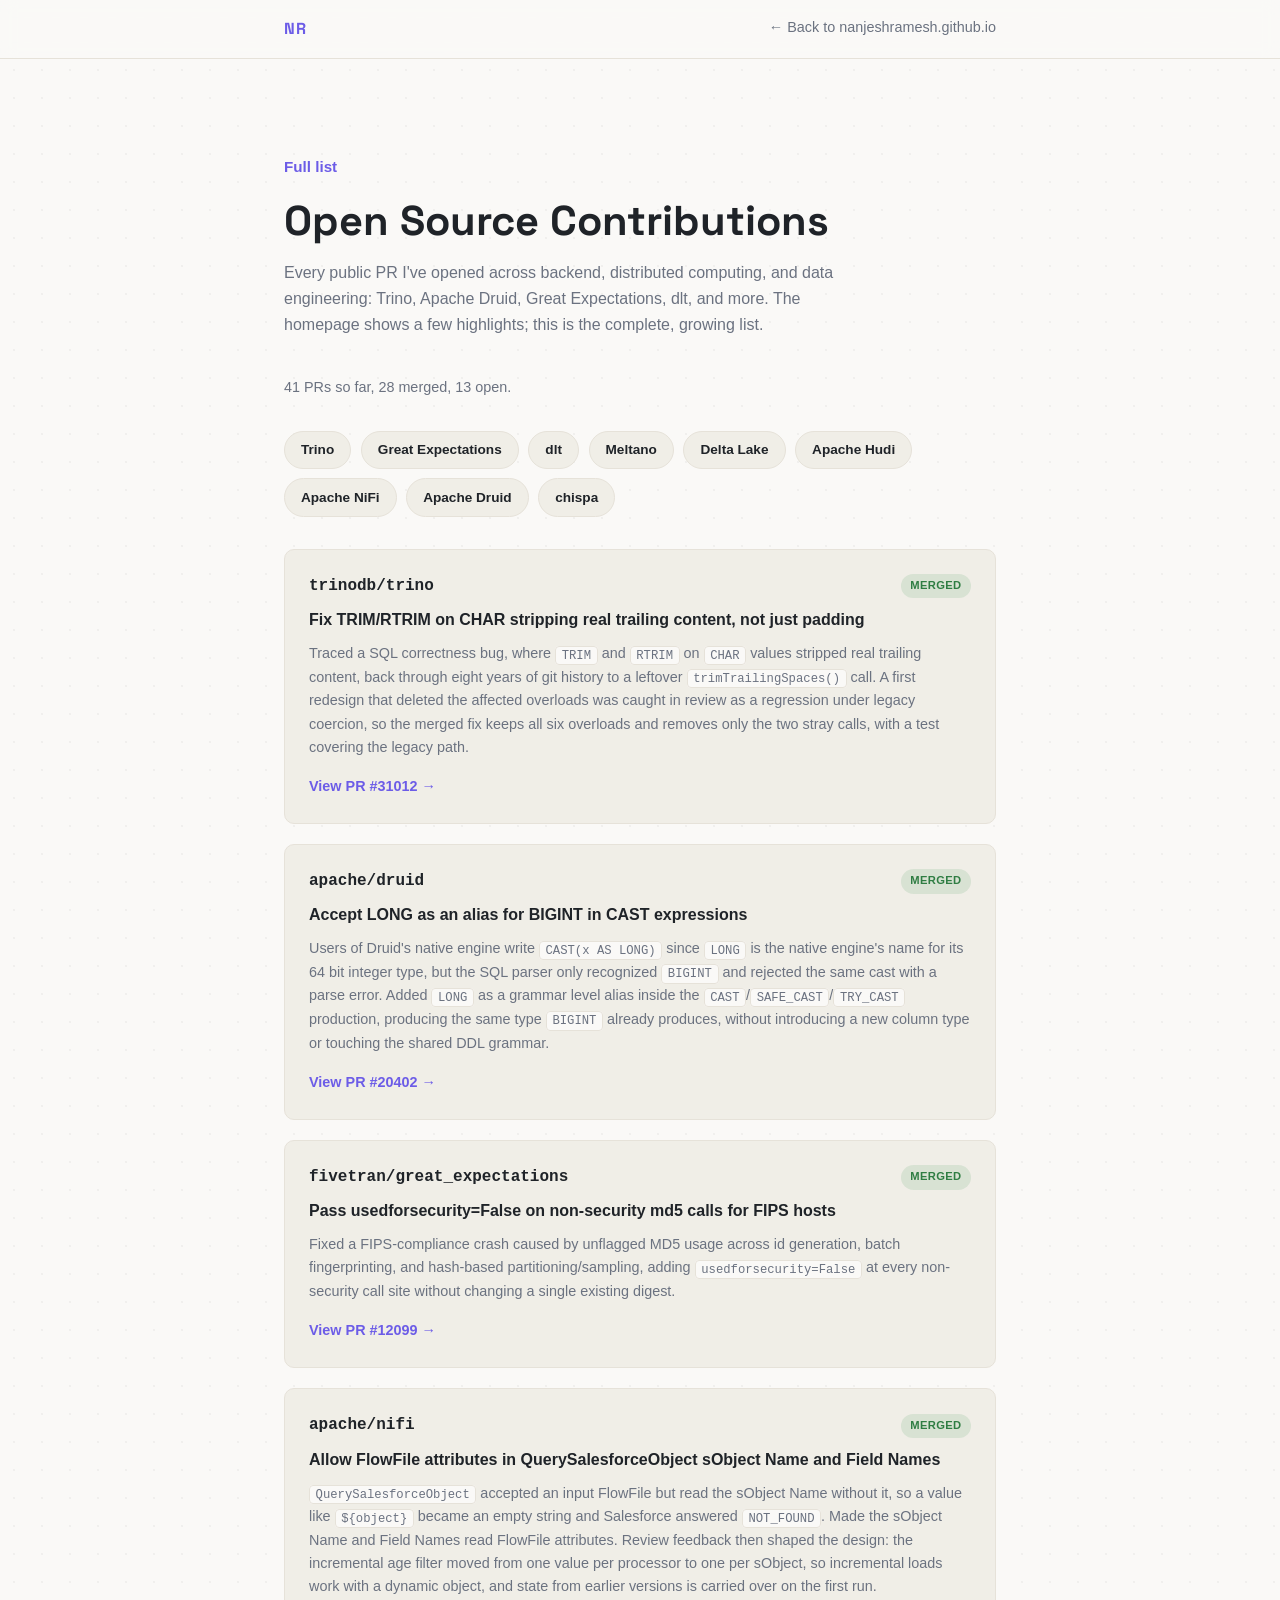
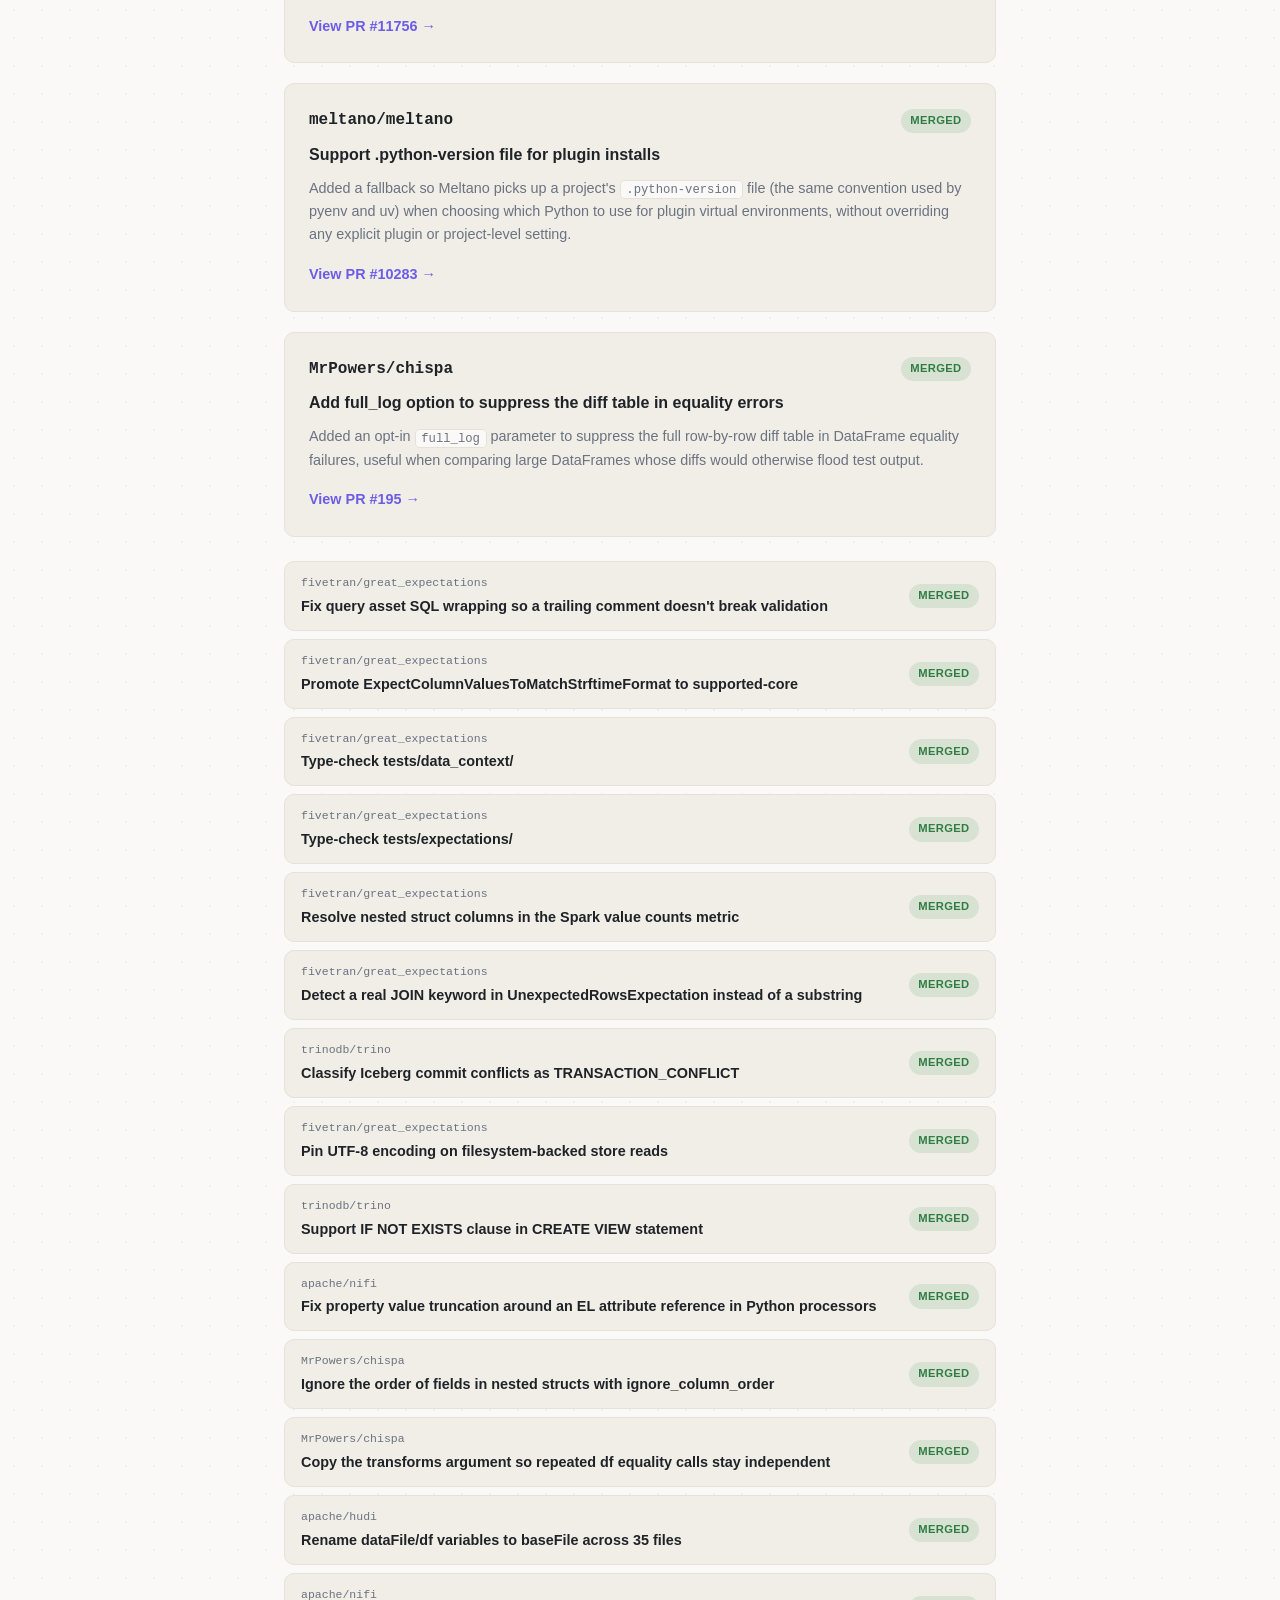
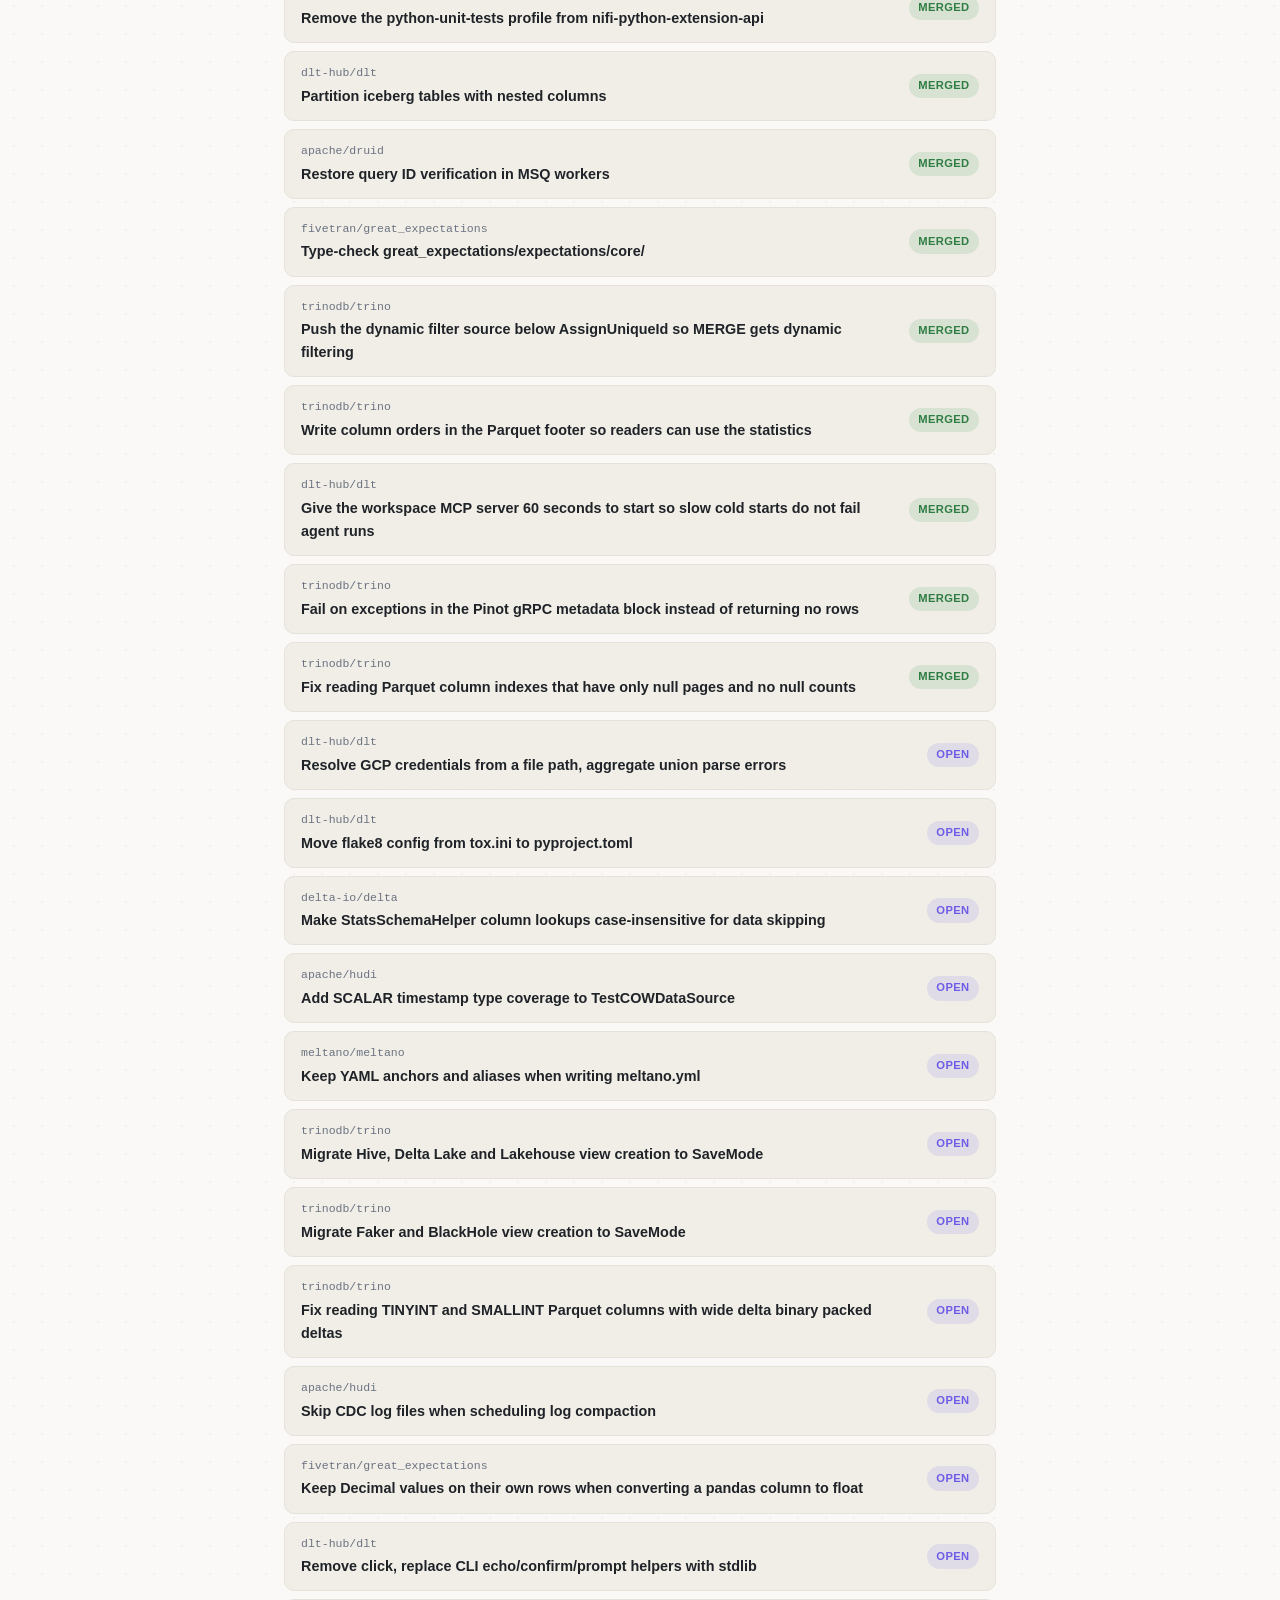
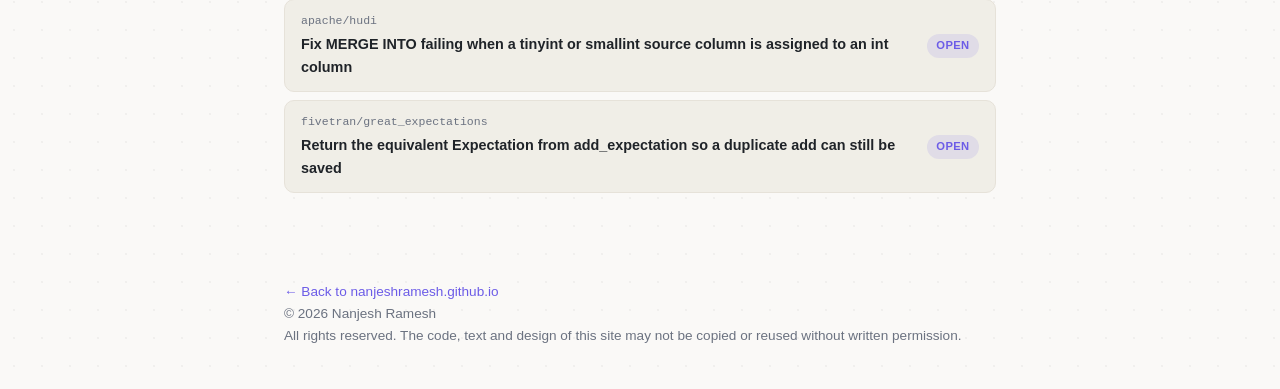
==== commit cf000fe9: "Mark Trino #32188 and #31896 merged (41 PRs, 28 merged, 13 open)" ====
--- a/open-source/index.html
+++ b/open-source/index.html
@@ -46,7 +46,7 @@
     </section>
 
     <section id="opensource" class="section" style="border-top: none; padding-top: 0;">
-      <p class="section-subtitle" style="margin-top: 0;">41 PRs so far, 26 merged, 15 open.</p>
+      <p class="section-subtitle" style="margin-top: 0;">41 PRs so far, 28 merged, 13 open.</p>
       <ul class="oss-communities">
         <li><a href="https://github.com/trinodb/trino" target="_blank" rel="noopener">Trino</a></li>
         <li><a href="https://github.com/fivetran/great_expectations" target="_blank" rel="noopener">Great Expectations</a></li>
@@ -296,6 +296,20 @@
           </span>
           <span class="oss-status oss-status--merged">Merged</span>
         </a>
+        <a class="oss-row reveal" href="https://github.com/trinodb/trino/pull/31896" target="_blank" rel="noopener">
+          <span class="oss-row-main">
+            <span class="oss-row-repo">trinodb/trino</span>
+            <span class="oss-row-title">Fail on exceptions in the Pinot gRPC metadata block instead of returning no rows</span>
+          </span>
+          <span class="oss-status oss-status--merged">Merged</span>
+        </a>
+        <a class="oss-row reveal" href="https://github.com/trinodb/trino/pull/32188" target="_blank" rel="noopener">
+          <span class="oss-row-main">
+            <span class="oss-row-repo">trinodb/trino</span>
+            <span class="oss-row-title">Fix reading Parquet column indexes that have only null pages and no null counts</span>
+          </span>
+          <span class="oss-status oss-status--merged">Merged</span>
+        </a>
         <a class="oss-row reveal" href="https://github.com/dlt-hub/dlt/pull/4375" target="_blank" rel="noopener">
           <span class="oss-row-main">
             <span class="oss-row-repo">dlt-hub/dlt</span>
@@ -345,24 +359,10 @@
           </span>
           <span class="oss-status oss-status--open">Open</span>
         </a>
-        <a class="oss-row reveal" href="https://github.com/trinodb/trino/pull/31896" target="_blank" rel="noopener">
-          <span class="oss-row-main">
-            <span class="oss-row-repo">trinodb/trino</span>
-            <span class="oss-row-title">Fail on exceptions in the Pinot gRPC metadata block instead of returning no rows</span>
-          </span>
-          <span class="oss-status oss-status--open">Open</span>
-        </a>
         <a class="oss-row reveal" href="https://github.com/trinodb/trino/pull/32160" target="_blank" rel="noopener">
           <span class="oss-row-main">
             <span class="oss-row-repo">trinodb/trino</span>
             <span class="oss-row-title">Fix reading TINYINT and SMALLINT Parquet columns with wide delta binary packed deltas</span>
-          </span>
-          <span class="oss-status oss-status--open">Open</span>
-        </a>
-        <a class="oss-row reveal" href="https://github.com/trinodb/trino/pull/32188" target="_blank" rel="noopener">
-          <span class="oss-row-main">
-            <span class="oss-row-repo">trinodb/trino</span>
-            <span class="oss-row-title">Fix reading Parquet column indexes that have only null pages and no null counts</span>
           </span>
           <span class="oss-status oss-status--open">Open</span>
         </a>
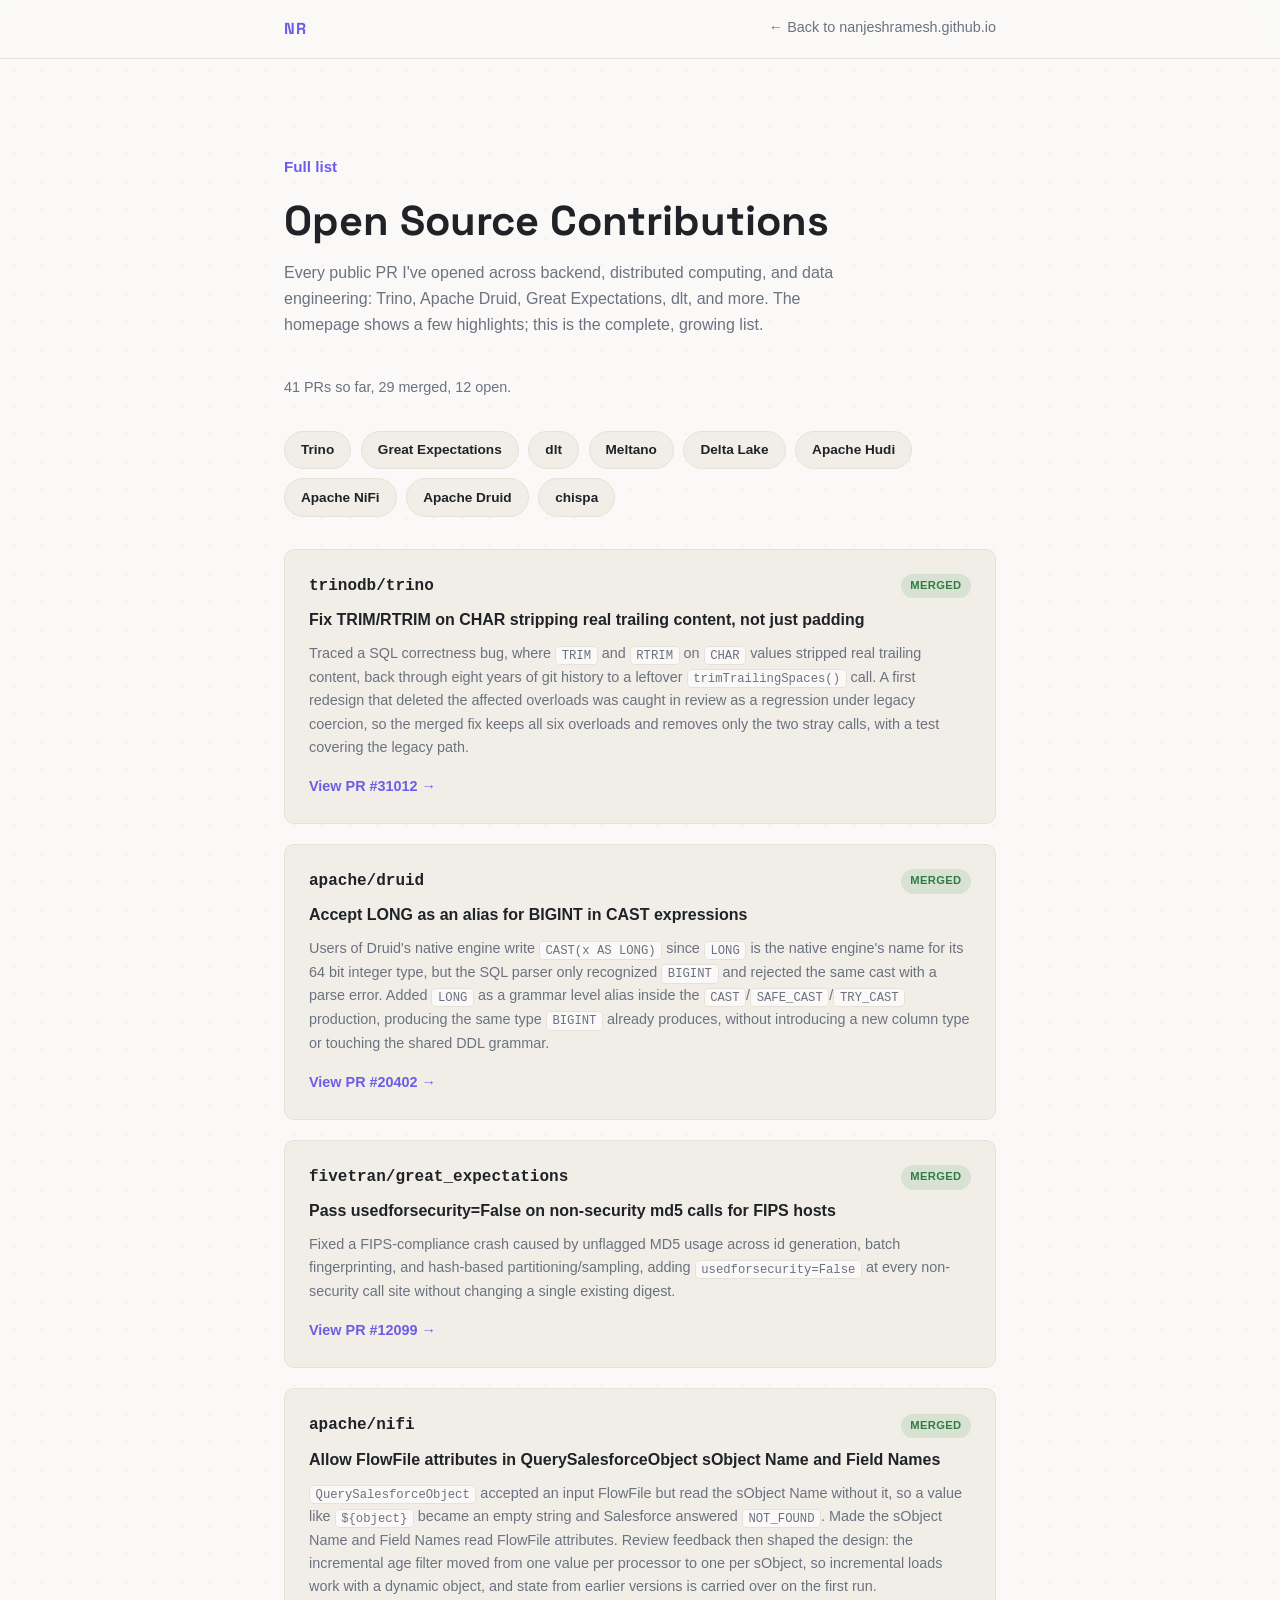
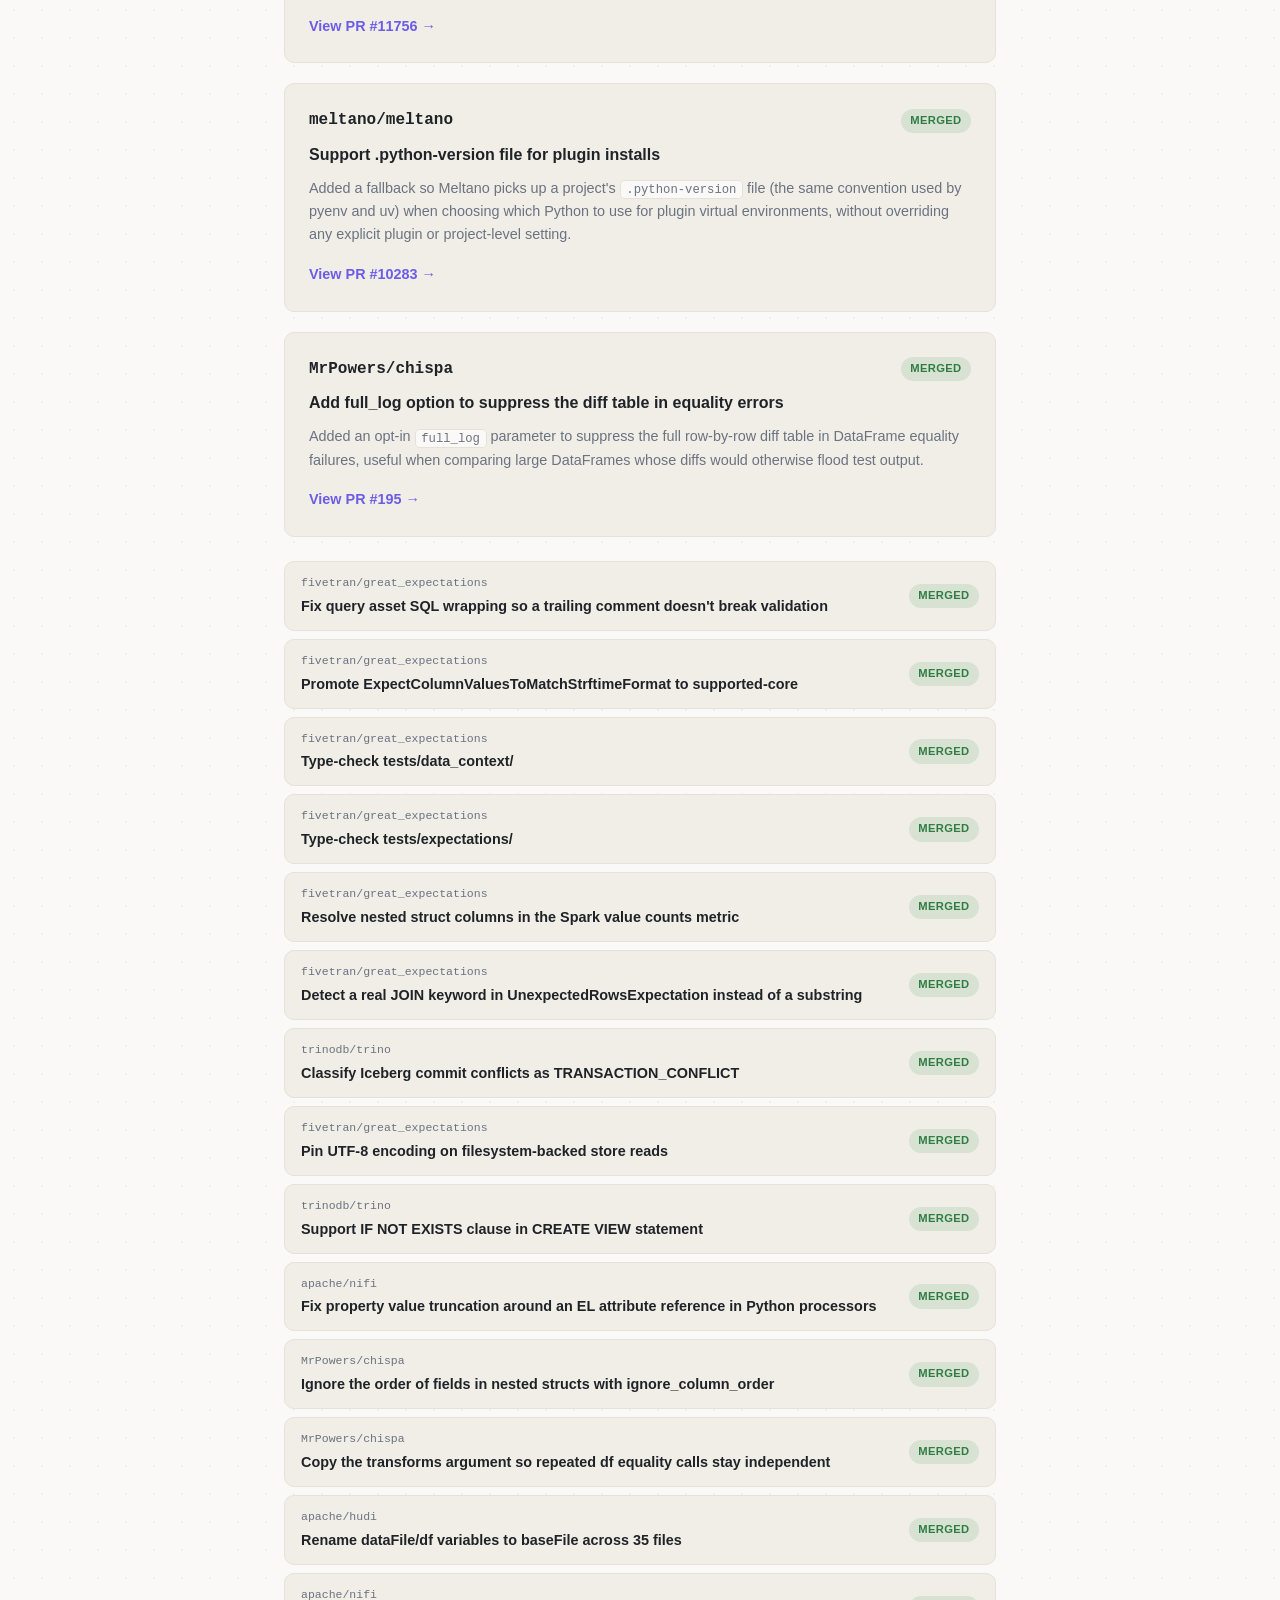
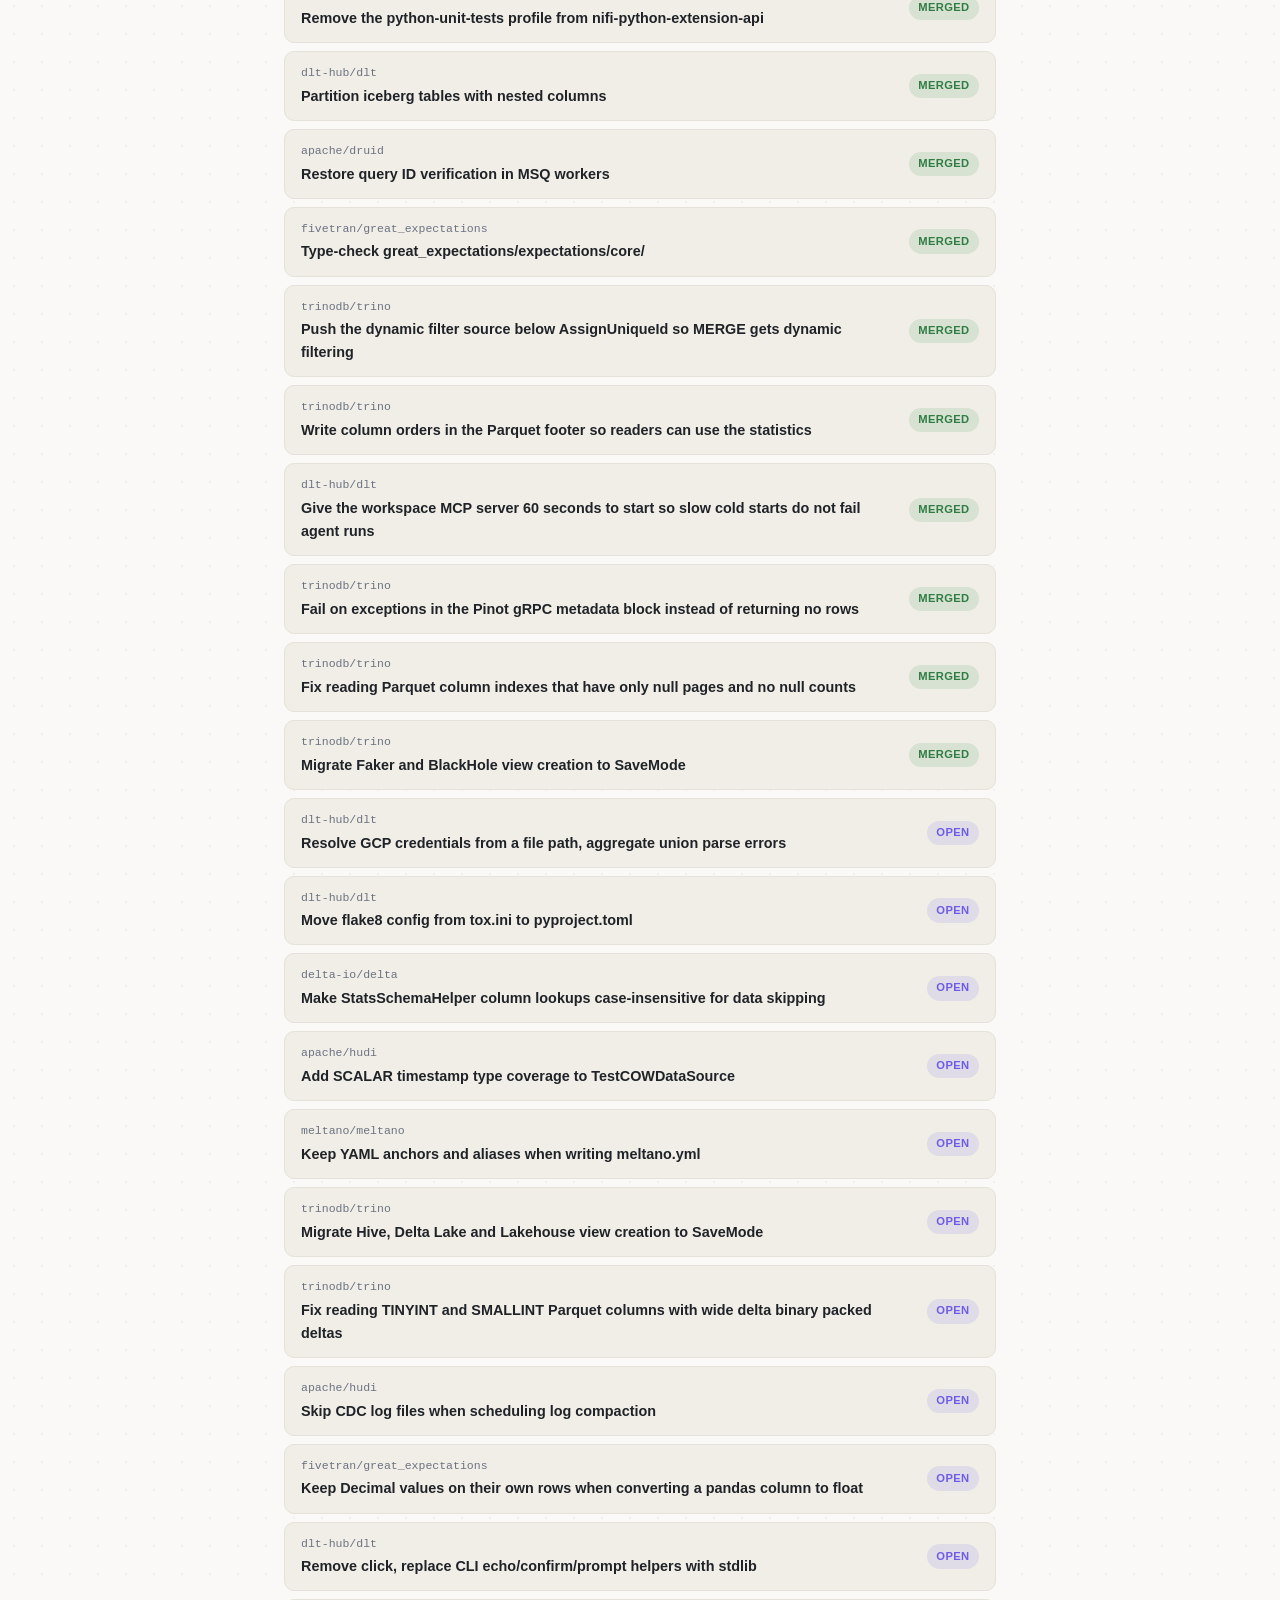
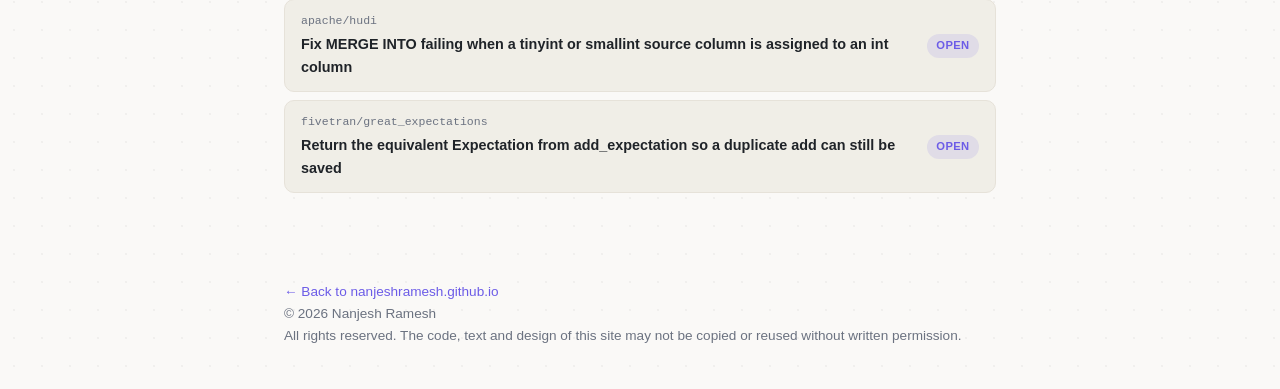
==== commit b30ddfd5: "Mark Trino #31774 merged (41 PRs, 29 merged, 12 open)" ====
--- a/open-source/index.html
+++ b/open-source/index.html
@@ -46,7 +46,7 @@
     </section>
 
     <section id="opensource" class="section" style="border-top: none; padding-top: 0;">
-      <p class="section-subtitle" style="margin-top: 0;">41 PRs so far, 28 merged, 13 open.</p>
+      <p class="section-subtitle" style="margin-top: 0;">41 PRs so far, 29 merged, 12 open.</p>
       <ul class="oss-communities">
         <li><a href="https://github.com/trinodb/trino" target="_blank" rel="noopener">Trino</a></li>
         <li><a href="https://github.com/fivetran/great_expectations" target="_blank" rel="noopener">Great Expectations</a></li>
@@ -310,6 +310,13 @@
           </span>
           <span class="oss-status oss-status--merged">Merged</span>
         </a>
+        <a class="oss-row reveal" href="https://github.com/trinodb/trino/pull/31774" target="_blank" rel="noopener">
+          <span class="oss-row-main">
+            <span class="oss-row-repo">trinodb/trino</span>
+            <span class="oss-row-title">Migrate Faker and BlackHole view creation to SaveMode</span>
+          </span>
+          <span class="oss-status oss-status--merged">Merged</span>
+        </a>
         <a class="oss-row reveal" href="https://github.com/dlt-hub/dlt/pull/4375" target="_blank" rel="noopener">
           <span class="oss-row-main">
             <span class="oss-row-repo">dlt-hub/dlt</span>
@@ -349,13 +356,6 @@
           <span class="oss-row-main">
             <span class="oss-row-repo">trinodb/trino</span>
             <span class="oss-row-title">Migrate Hive, Delta Lake and Lakehouse view creation to SaveMode</span>
-          </span>
-          <span class="oss-status oss-status--open">Open</span>
-        </a>
-        <a class="oss-row reveal" href="https://github.com/trinodb/trino/pull/31774" target="_blank" rel="noopener">
-          <span class="oss-row-main">
-            <span class="oss-row-repo">trinodb/trino</span>
-            <span class="oss-row-title">Migrate Faker and BlackHole view creation to SaveMode</span>
           </span>
           <span class="oss-status oss-status--open">Open</span>
         </a>
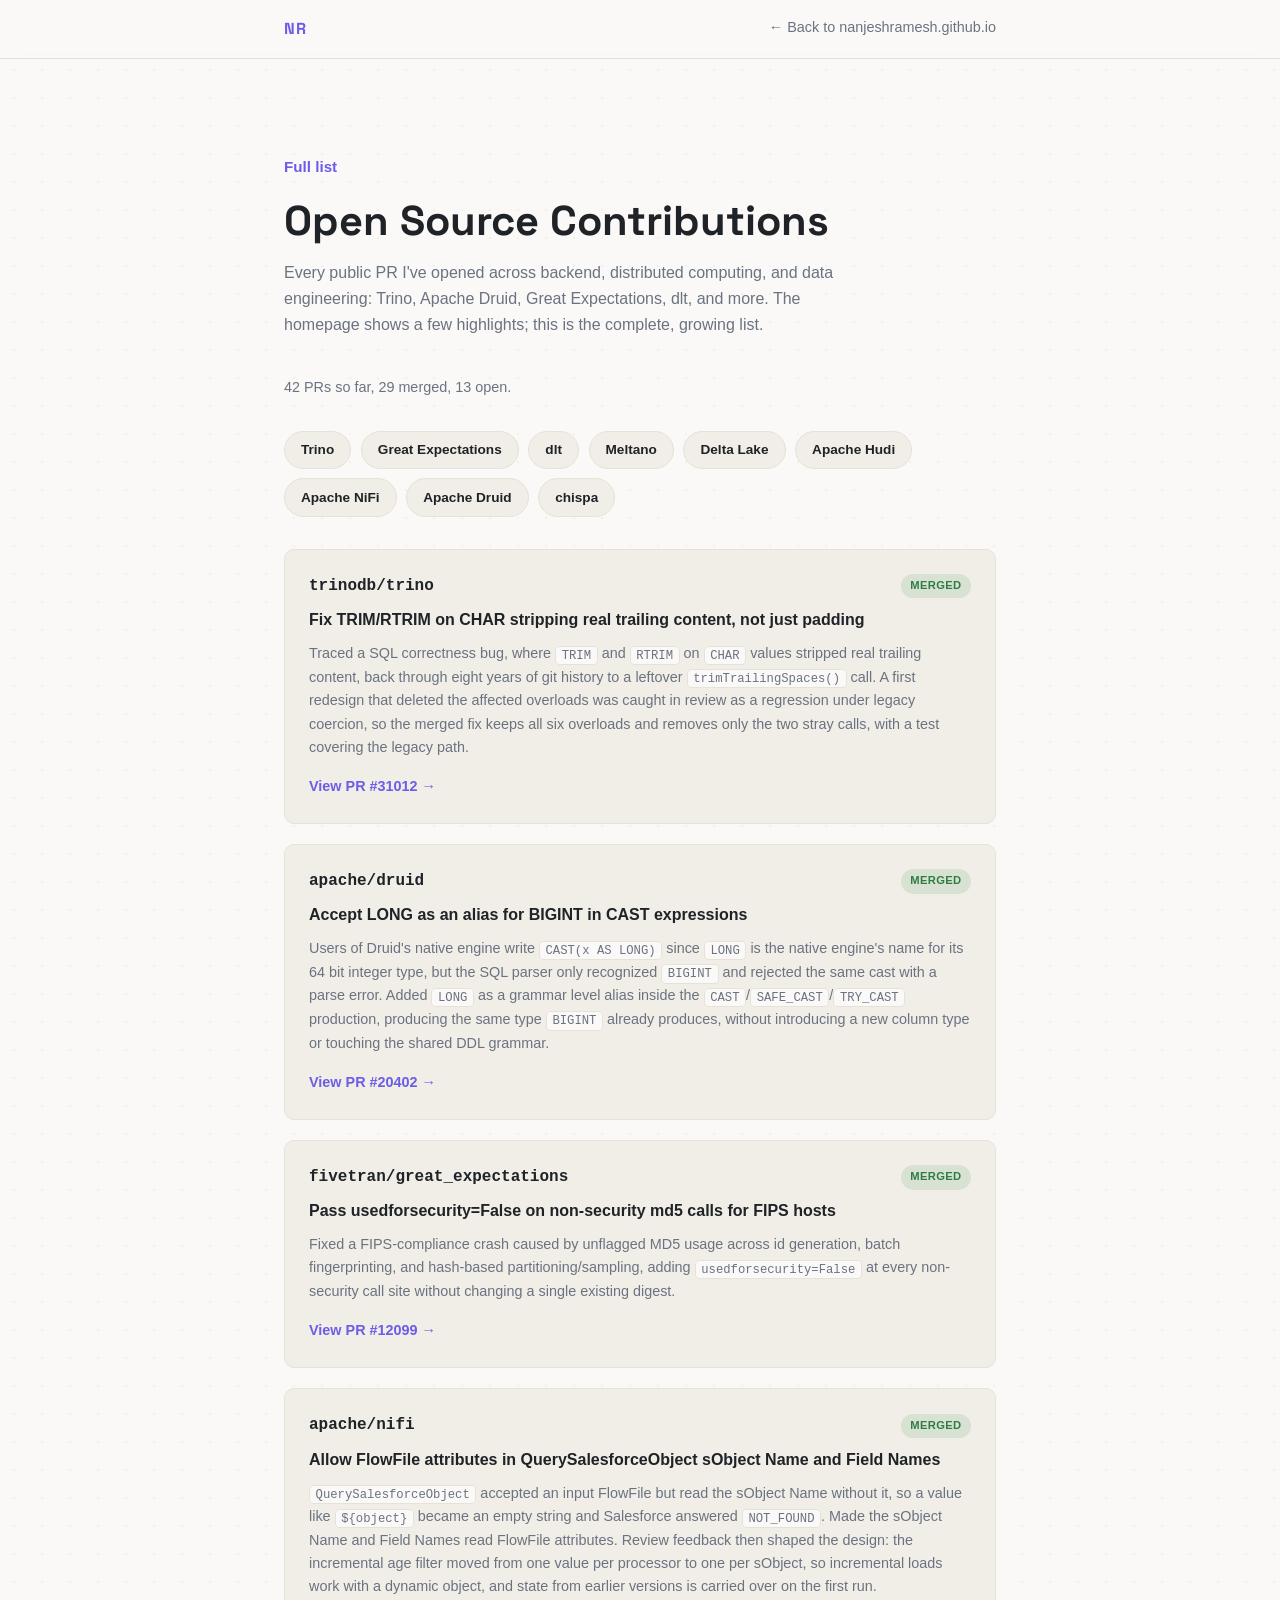
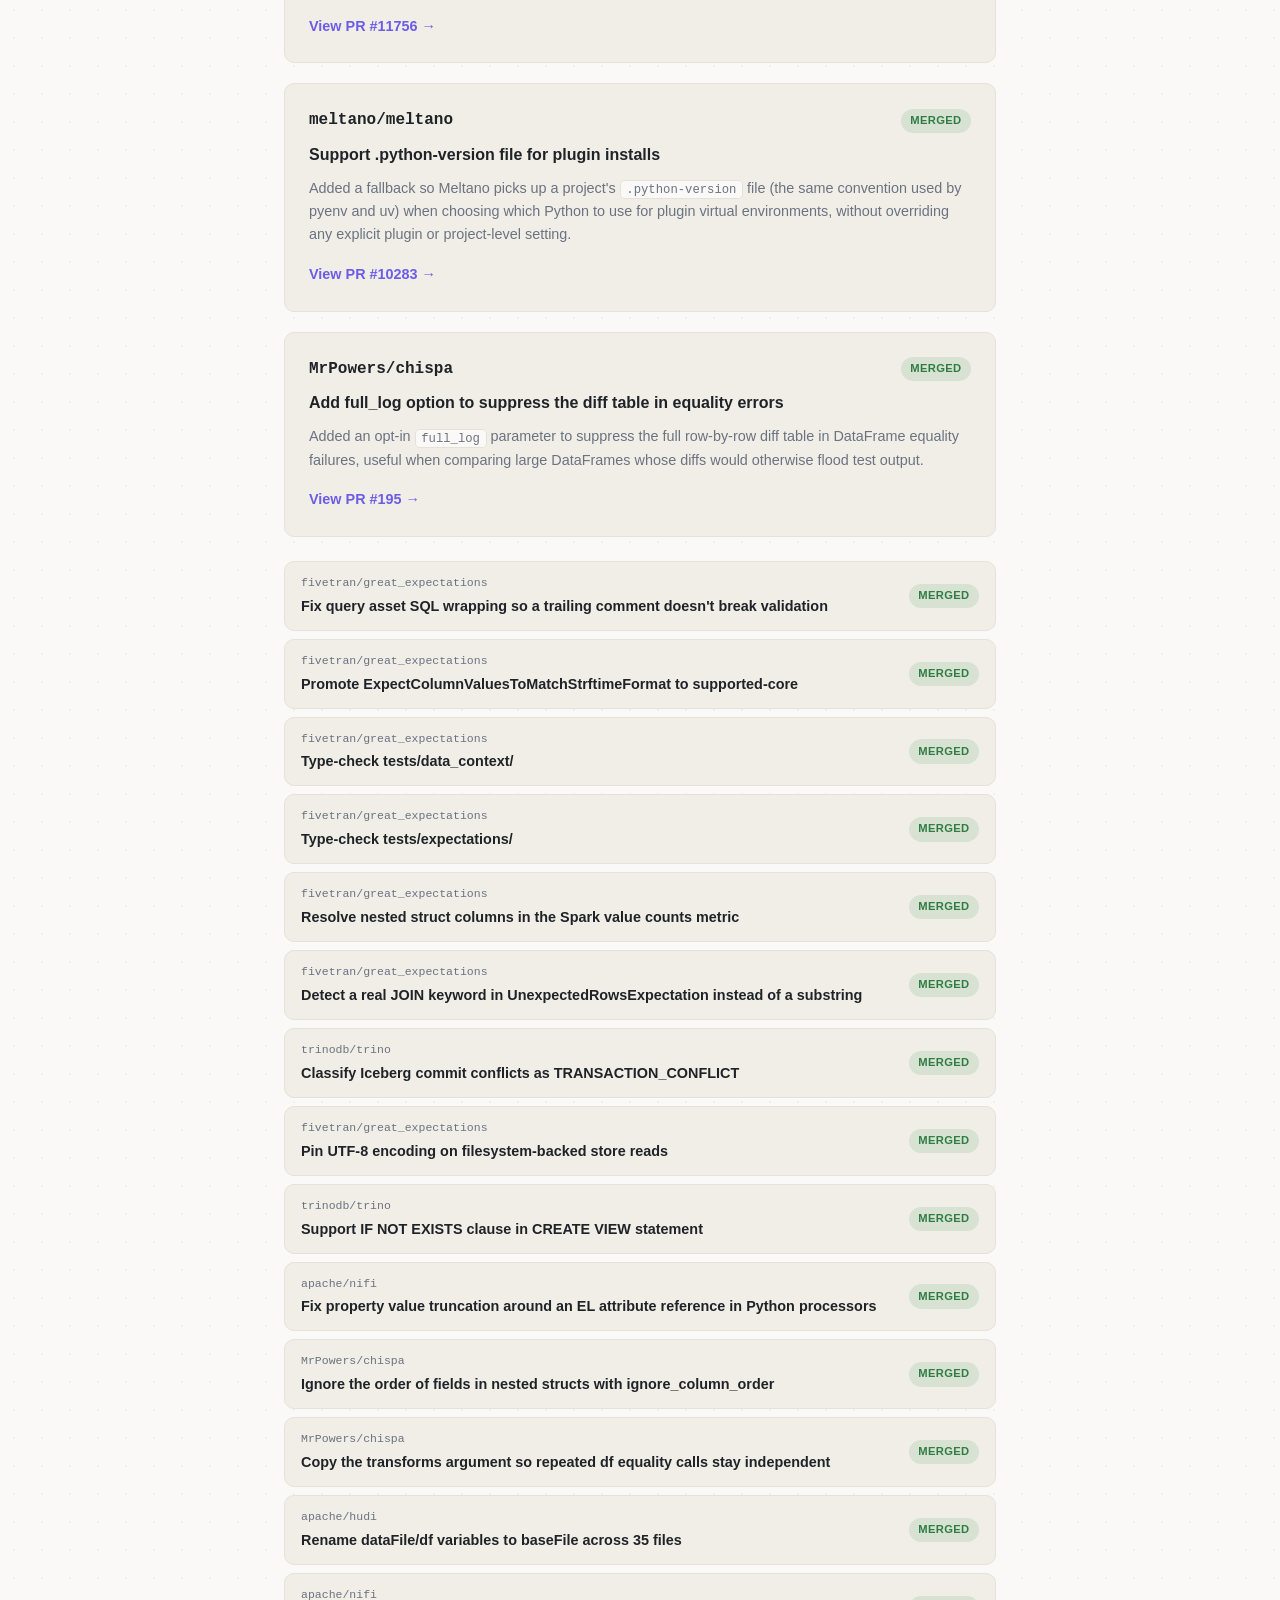
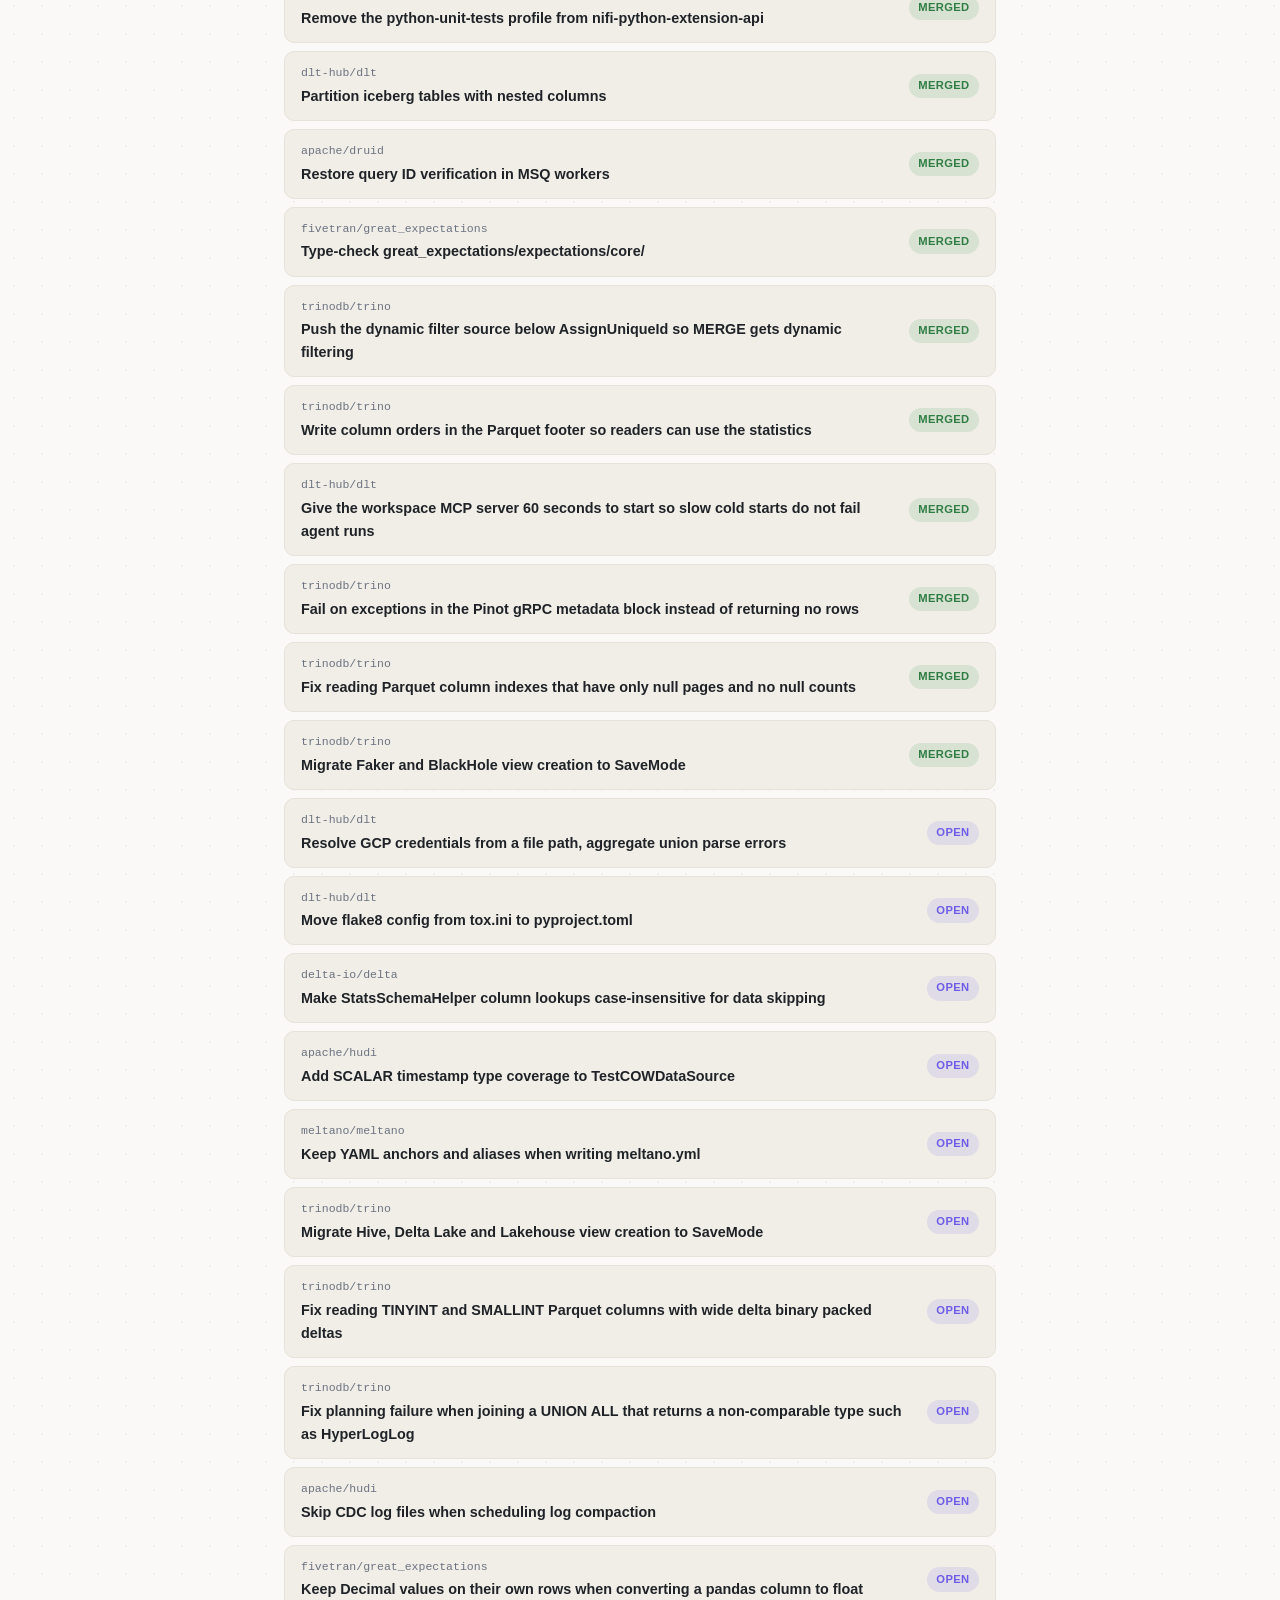
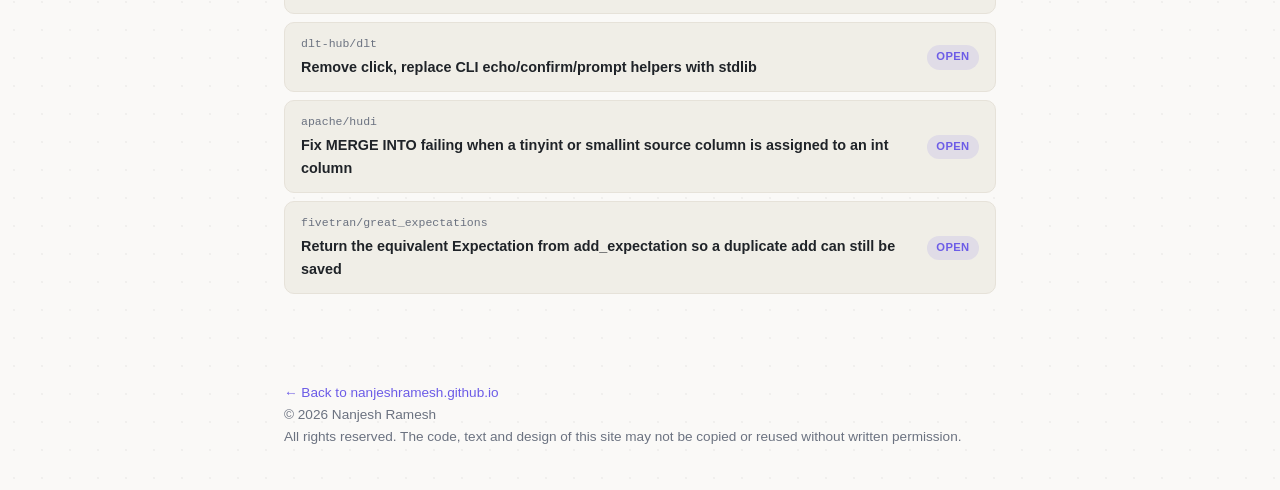
==== commit 968ba826: "Add open Trino PR #32380 (42 PRs, 29 merged, 13 open)" ====
--- a/open-source/index.html
+++ b/open-source/index.html
@@ -46,7 +46,7 @@
     </section>
 
     <section id="opensource" class="section" style="border-top: none; padding-top: 0;">
-      <p class="section-subtitle" style="margin-top: 0;">41 PRs so far, 29 merged, 12 open.</p>
+      <p class="section-subtitle" style="margin-top: 0;">42 PRs so far, 29 merged, 13 open.</p>
       <ul class="oss-communities">
         <li><a href="https://github.com/trinodb/trino" target="_blank" rel="noopener">Trino</a></li>
         <li><a href="https://github.com/fivetran/great_expectations" target="_blank" rel="noopener">Great Expectations</a></li>
@@ -366,6 +366,13 @@
           </span>
           <span class="oss-status oss-status--open">Open</span>
         </a>
+        <a class="oss-row reveal" href="https://github.com/trinodb/trino/pull/32380" target="_blank" rel="noopener">
+          <span class="oss-row-main">
+            <span class="oss-row-repo">trinodb/trino</span>
+            <span class="oss-row-title">Fix planning failure when joining a UNION ALL that returns a non-comparable type such as HyperLogLog</span>
+          </span>
+          <span class="oss-status oss-status--open">Open</span>
+        </a>
         <a class="oss-row reveal" href="https://github.com/apache/hudi/pull/20353" target="_blank" rel="noopener">
           <span class="oss-row-main">
             <span class="oss-row-repo">apache/hudi</span>
